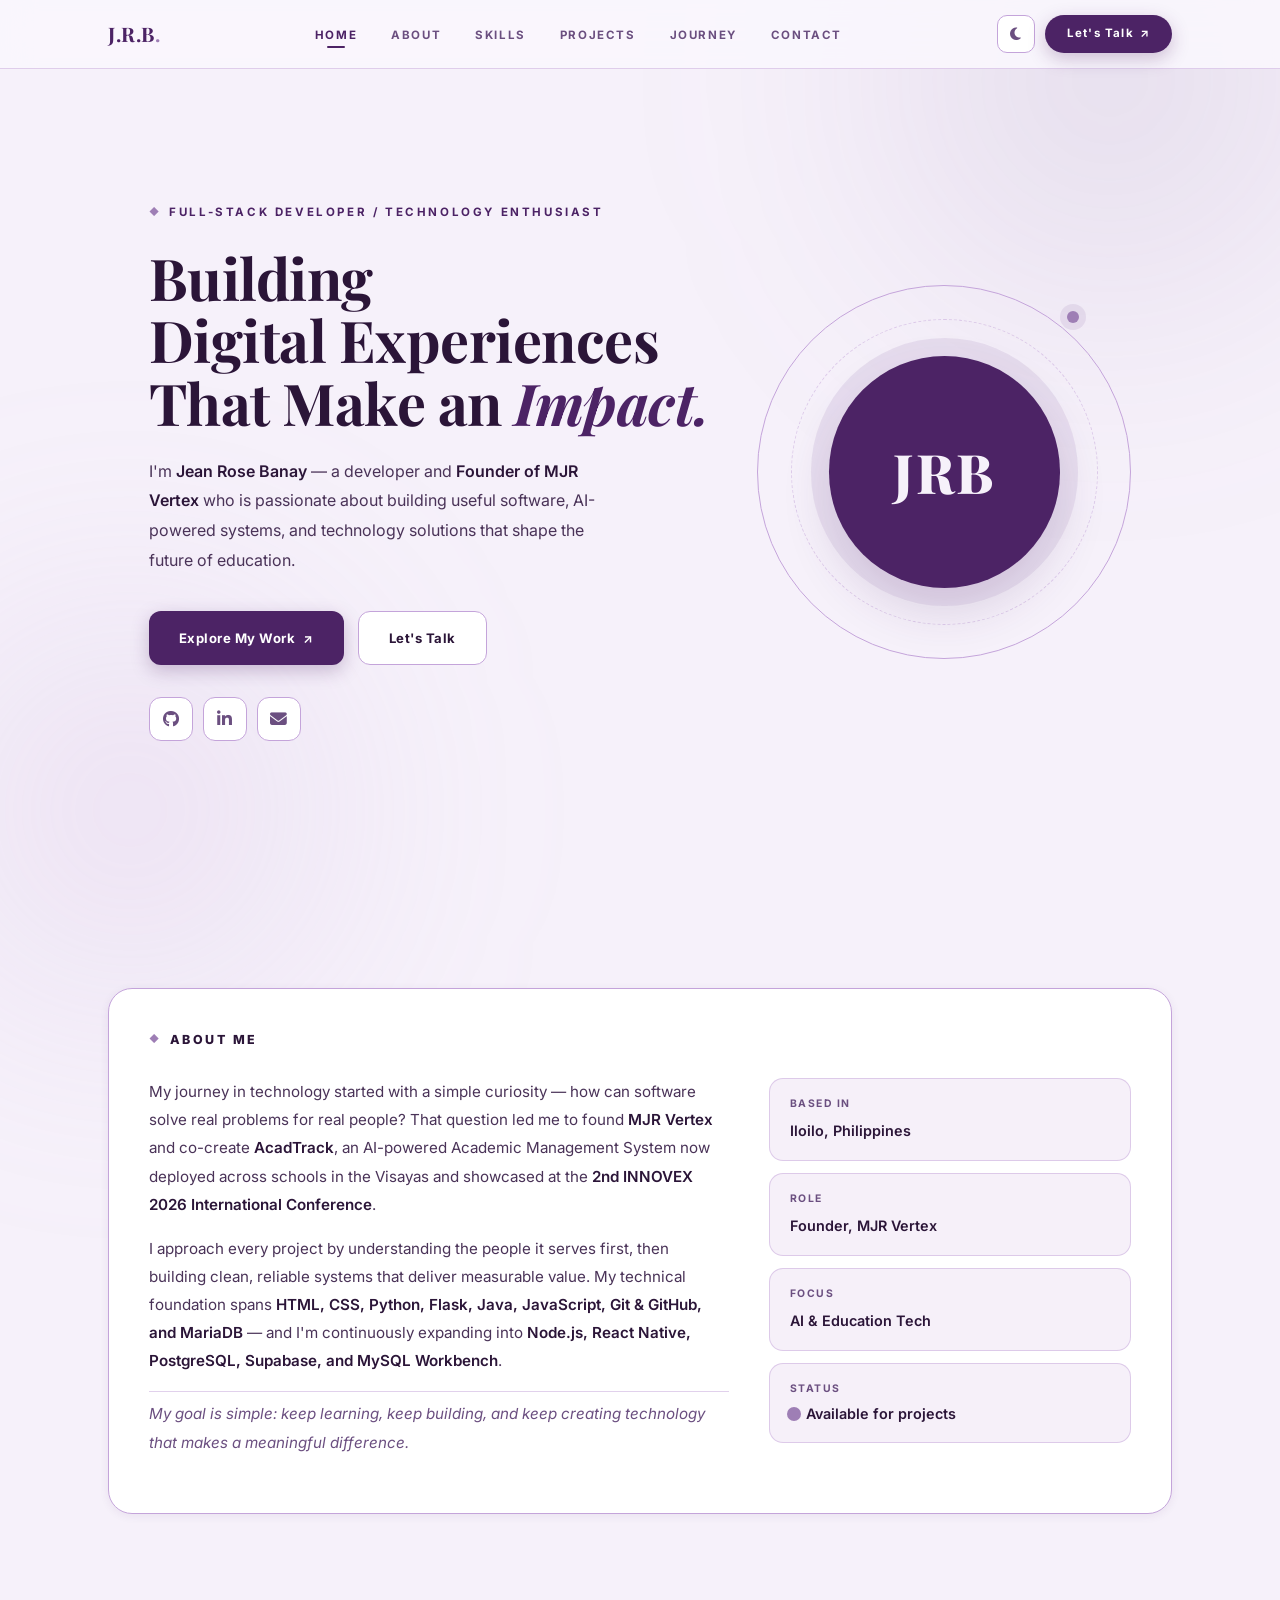
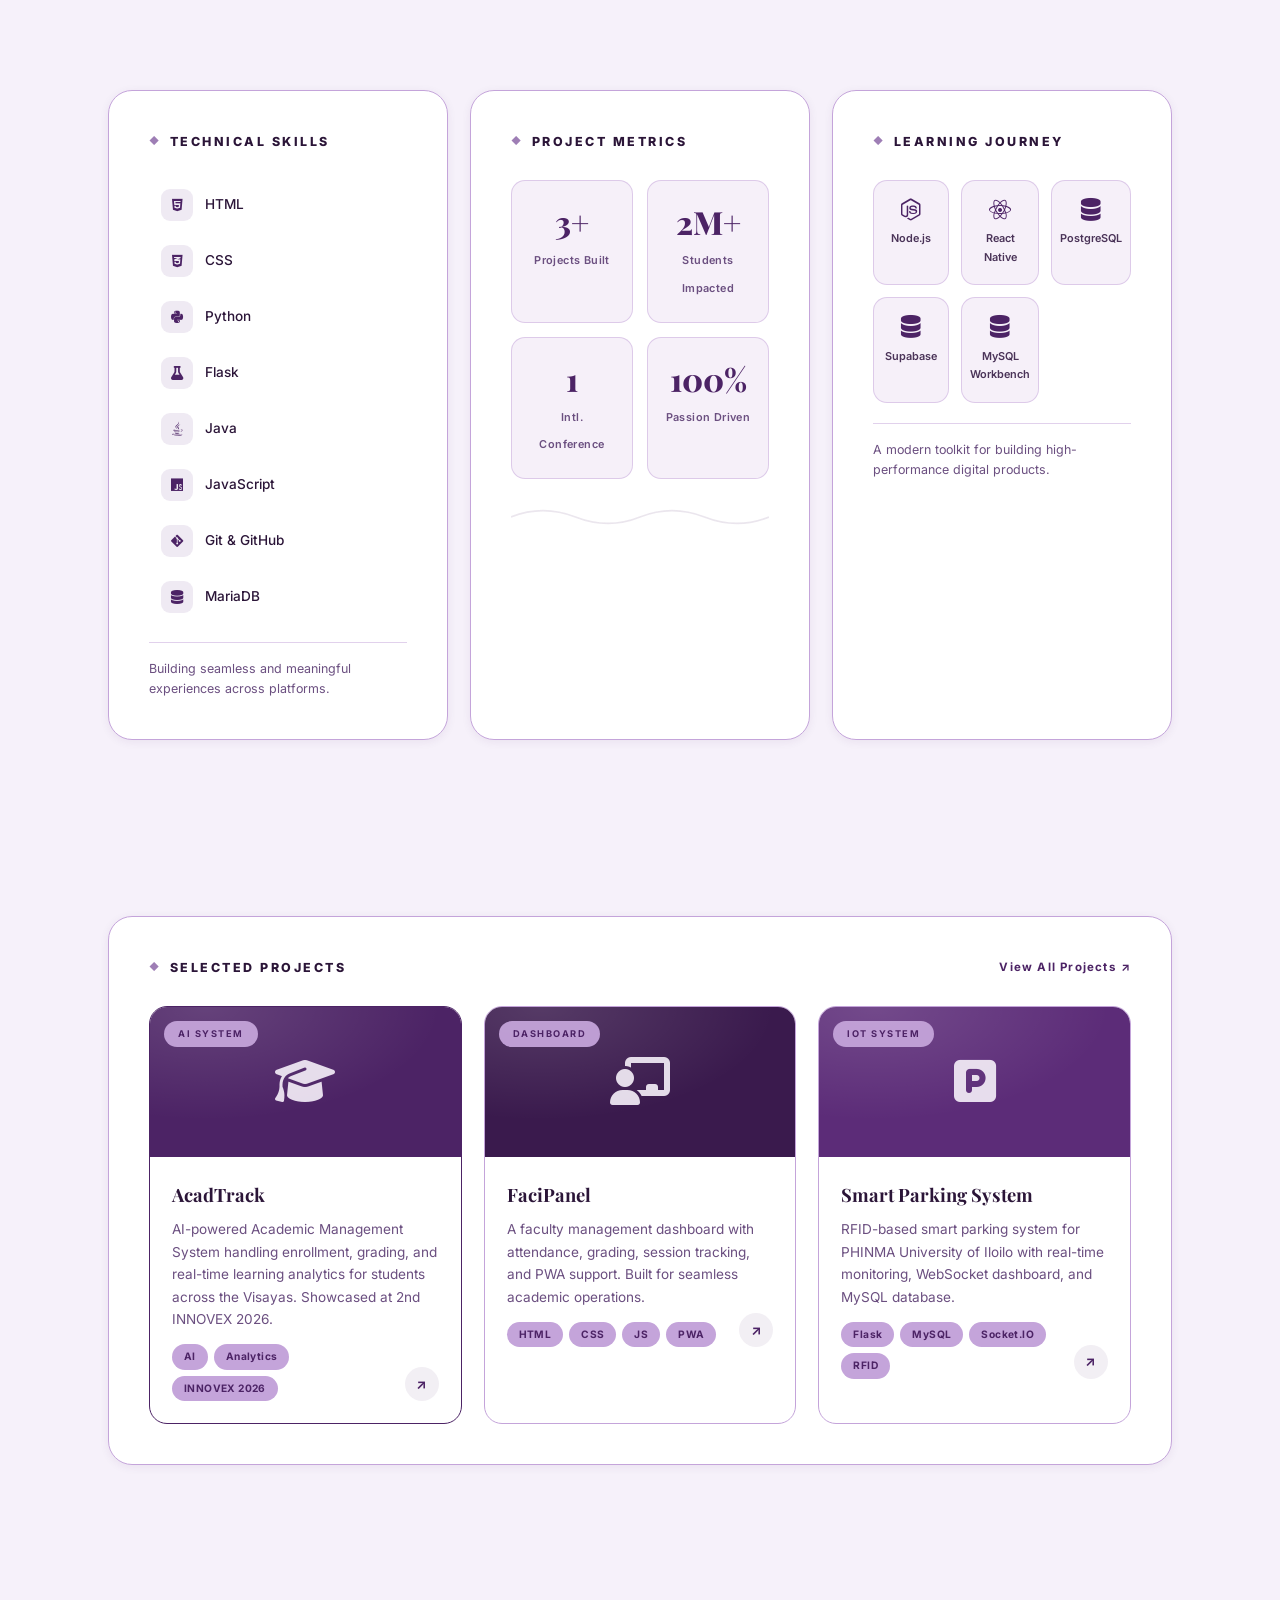
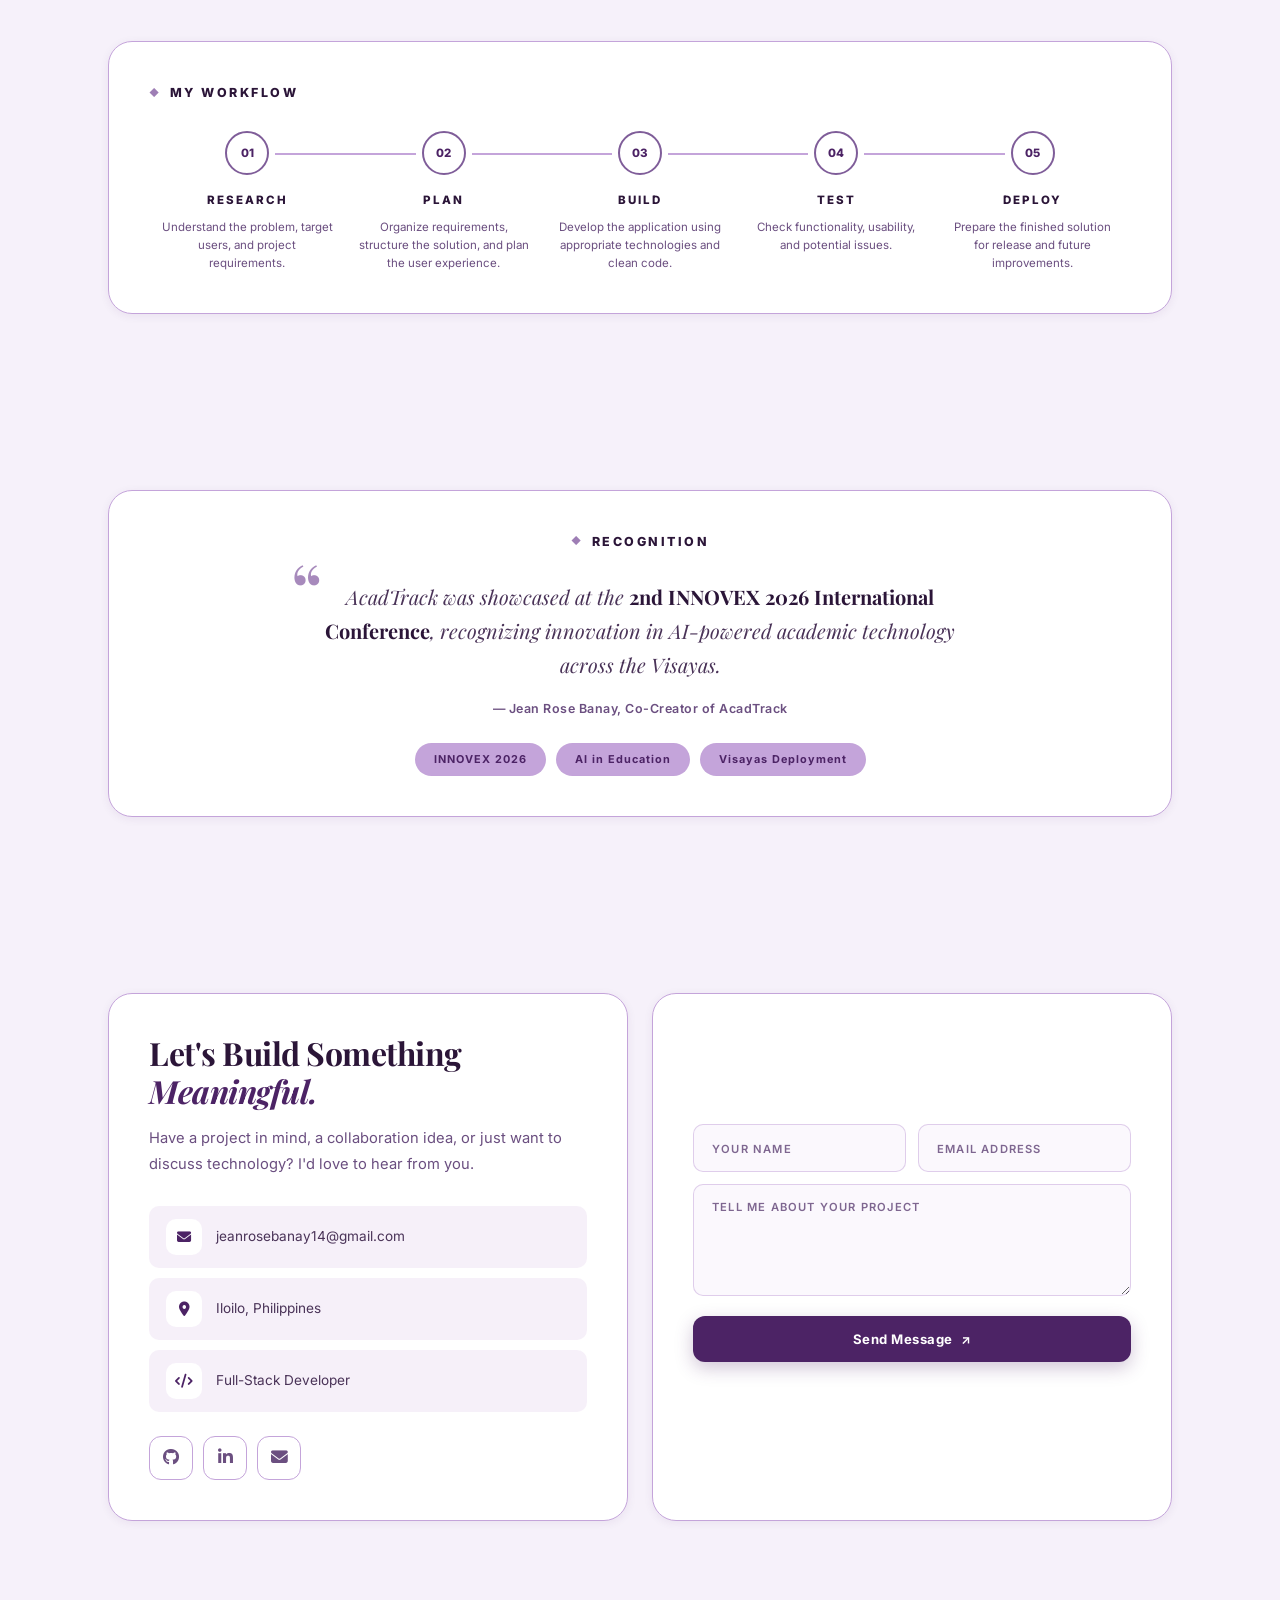
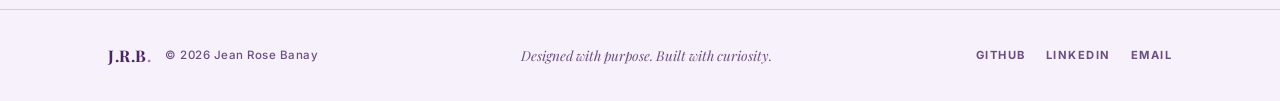
==== index.html @ a0d9f8e0 "Add files via upload" ====
<!DOCTYPE html>
<html lang="en">
<head>
  <meta charset="UTF-8">
  <meta name="viewport" content="width=device-width, initial-scale=1.0">
  <meta name="description" content="Jean Rose Banay — Full-Stack Developer, Founder of MJR Vertex, Co-Creator of AcadTrack.">
  <meta name="theme-color" content="#4C2365">
  <title>Jean Rose Banay | Portfolio</title>
  <link rel="preconnect" href="https://fonts.googleapis.com">
  <link rel="preconnect" href="https://fonts.gstatic.com" crossorigin>
  <link href="https://fonts.googleapis.com/css2?family=Playfair+Display:ital,wght@0,400;0,500;0,600;0,700;0,800;1,400;1,500&family=Inter:wght@300;400;500;600;700&display=swap" rel="stylesheet">
  <link rel="stylesheet" href="https://cdnjs.cloudflare.com/ajax/libs/font-awesome/6.5.0/css/all.min.css">
  <link rel="stylesheet" href="style.css">
  <noscript>
    <style>.section { opacity: 1 !important; transform: none !important; }</style>
  </noscript>
</head>
<body>

  <div class="ambient-light light-1" aria-hidden="true"></div>
  <div class="ambient-light light-2" aria-hidden="true"></div>

  <a href="#main" class="skip-link">Skip to content</a>

  <header>
    <nav class="navbar" aria-label="Main navigation">
      <div class="nav-container">
        <a href="#hero" class="logo" aria-label="J.R.B. — Home">
          <span class="logo-mono">J.R.B<span class="logo-dot">.</span></span>
        </a>

        <ul class="nav-menu" id="nav-menu">
          <li><a href="#hero" class="nav-link active">HOME</a></li>
          <li><a href="#about" class="nav-link">ABOUT</a></li>
          <li><a href="#skills" class="nav-link">SKILLS</a></li>
          <li><a href="#projects" class="nav-link">PROJECTS</a></li>
          <li><a href="#workflow" class="nav-link">JOURNEY</a></li>
          <li><a href="#contact" class="nav-link">CONTACT</a></li>
        </ul>

        <div class="nav-right">
          <button id="theme-toggle" class="theme-btn" aria-label="Toggle color theme">
            <i class="fas fa-moon" aria-hidden="true"></i>
          </button>
          <a href="#contact" class="nav-cta">Let's Talk <span aria-hidden="true">↗</span></a>
          <button class="hamburger" aria-label="Open menu" aria-expanded="false" aria-controls="nav-menu">
            <span class="bar"></span>
            <span class="bar"></span>
            <span class="bar"></span>
          </button>
        </div>
      </div>
    </nav>
  </header>

  <main id="main">

    <!-- ═══════════════ HERO ═══════════════ -->
    <section id="hero" class="section hero" aria-label="Introduction">
      <div class="container">
        <div class="hero-grid">
          <div class="hero-content">
            <p class="hero-label"><span class="diamond" aria-hidden="true">◆</span> FULL-STACK DEVELOPER / TECHNOLOGY ENTHUSIAST</p>

            <h1 class="hero-heading">
              Building<br>
              Digital Experiences<br>
              That Make an <em class="text-accent">Impact.</em>
            </h1>

            <p class="hero-intro">
              I'm <strong>Jean Rose Banay</strong> — a developer and <strong>Founder of MJR Vertex</strong>
              who is passionate about building useful software, AI-powered systems,
              and technology solutions that shape the future of education.
            </p>

            <div class="hero-actions">
              <a href="#projects" class="btn btn-primary">Explore My Work <span class="btn-arrow" aria-hidden="true">↗</span></a>
              <a href="#contact" class="btn btn-ghost">Let's Talk</a>
            </div>

            <div class="hero-socials" aria-label="Social links">
              <a href="https://github.com/JeanRose14" target="_blank" rel="noopener noreferrer" class="social-icon" aria-label="GitHub profile">
                <i class="fab fa-github" aria-hidden="true"></i>
              </a>
              <a href="https://www.linkedin.com/in/jean-rose-banay-492a293ab/" target="_blank" rel="noopener noreferrer" class="social-icon" aria-label="LinkedIn profile">
                <i class="fab fa-linkedin-in" aria-hidden="true"></i>
              </a>
              <a href="mailto:jeanrosebanay14@gmail.com" class="social-icon" aria-label="Send an email">
                <i class="fas fa-envelope" aria-hidden="true"></i>
              </a>
            </div>
          </div>

          <div class="hero-visual" aria-hidden="true">
            <div class="visual-frame">
              <div class="frame-ring ring-outer"></div>
              <div class="frame-ring ring-inner"></div>
              <div class="frame-core">
                <span class="core-initials">JRB</span>
              </div>
            </div>
          </div>
        </div>
      </div>
    </section>

    <!-- ═══════════════ ABOUT ═══════════════ -->
    <section id="about" class="section" aria-label="About me">
      <div class="container">
        <div class="panel about-panel">
          <h3 class="panel-title"><span class="diamond" aria-hidden="true">◆</span> About Me</h3>
          <div class="about-grid">
            <div class="about-text">
              <p>
                My journey in technology started with a simple curiosity — how can software
                solve real problems for real people? That question led me to found
                <strong>MJR Vertex</strong> and co-create <strong>AcadTrack</strong>,
                an AI-powered Academic Management System now deployed across schools in the Visayas
                and showcased at the <strong>2nd INNOVEX 2026 International Conference</strong>.
              </p>
              <p>
                I approach every project by understanding the people it serves first,
                then building clean, reliable systems that deliver measurable value.
                My technical foundation spans <strong>HTML, CSS, Python, Flask, Java,
                JavaScript, Git &amp; GitHub, and MariaDB</strong> — and I'm continuously
                expanding into <strong>Node.js, React Native, PostgreSQL, Supabase,
                and MySQL Workbench</strong>.
              </p>
              <p class="about-goal">
                My goal is simple: keep learning, keep building, and keep creating
                technology that makes a meaningful difference.
              </p>
            </div>
            <div class="about-aside">
              <div class="aside-card">
                <span class="aside-label">Based in</span>
                <span class="aside-value">Iloilo, Philippines</span>
              </div>
              <div class="aside-card">
                <span class="aside-label">Role</span>
                <span class="aside-value">Founder, MJR Vertex</span>
              </div>
              <div class="aside-card">
                <span class="aside-label">Focus</span>
                <span class="aside-value">AI &amp; Education Tech</span>
              </div>
              <div class="aside-card">
                <span class="aside-label">Status</span>
                <span class="aside-value status-live"><span class="pulse-dot" aria-hidden="true"></span> Available for projects</span>
              </div>
            </div>
          </div>
        </div>
      </div>
    </section>

    <!-- ═══════════════ SKILLS / METRICS / TOOLS ═══════════════ -->
    <section id="skills" class="section" aria-label="Skills and technology stack">
      <div class="container">
        <div class="tri-grid">

          <div class="panel">
            <h3 class="panel-title"><span class="diamond" aria-hidden="true">◆</span> Technical Skills</h3>
            <ul class="skill-list">
              <li><span class="skill-ico"><i class="fab fa-html5" aria-hidden="true"></i></span> HTML</li>
              <li><span class="skill-ico"><i class="fab fa-css3-alt" aria-hidden="true"></i></span> CSS</li>
              <li><span class="skill-ico"><i class="fab fa-python" aria-hidden="true"></i></span> Python</li>
              <li><span class="skill-ico"><i class="fas fa-flask" aria-hidden="true"></i></span> Flask</li>
              <li><span class="skill-ico"><i class="fab fa-java" aria-hidden="true"></i></span> Java</li>
              <li><span class="skill-ico"><i class="fab fa-js" aria-hidden="true"></i></span> JavaScript</li>
              <li><span class="skill-ico"><i class="fab fa-git-alt" aria-hidden="true"></i></span> Git &amp; GitHub</li>
              <li><span class="skill-ico"><i class="fas fa-database" aria-hidden="true"></i></span> MariaDB</li>
            </ul>
            <p class="panel-footnote">Building seamless and meaningful experiences across platforms.</p>
          </div>

          <div class="panel">
            <h3 class="panel-title"><span class="diamond" aria-hidden="true">◆</span> Project Metrics</h3>
            <div class="metrics-grid">
              <div class="metric">
                <span class="metric-val">3+</span>
                <span class="metric-label">Projects Built</span>
              </div>
              <div class="metric">
                <span class="metric-val">2M+</span>
                <span class="metric-label">Students Impacted</span>
              </div>
              <div class="metric">
                <span class="metric-val">1</span>
                <span class="metric-label">Intl. Conference</span>
              </div>
              <div class="metric">
                <span class="metric-val">100%</span>
                <span class="metric-label">Passion Driven</span>
              </div>
            </div>
            <div class="metric-wave" aria-hidden="true">
              <svg viewBox="0 0 300 40" fill="none" xmlns="http://www.w3.org/2000/svg">
                <path d="M0 20 Q37 5 75 20 T150 20 T225 20 T300 20" stroke="url(#wg)" stroke-width="2" fill="none"/>
                <defs>
                  <linearGradient id="wg" x1="0" y1="0" x2="300" y2="0">
                    <stop offset="0%" stop-color="#4C2365" stop-opacity="0.15"/>
                    <stop offset="50%" stop-color="#C4A4DA" stop-opacity="0.6"/>
                    <stop offset="100%" stop-color="#4C2365" stop-opacity="0.15"/>
                  </linearGradient>
                </defs>
              </svg>
            </div>
          </div>

          <div class="panel">
            <h3 class="panel-title"><span class="diamond" aria-hidden="true">◆</span> Learning Journey</h3>
            <div class="tools-grid">
              <div class="tool"><i class="fab fa-node-js" aria-hidden="true"></i><span>Node.js</span></div>
              <div class="tool"><i class="fab fa-react" aria-hidden="true"></i><span>React Native</span></div>
              <div class="tool"><i class="fas fa-database" aria-hidden="true"></i><span>PostgreSQL</span></div>
              <div class="tool"><i class="fas fa-database" aria-hidden="true"></i><span>Supabase</span></div>
              <div class="tool"><i class="fas fa-database" aria-hidden="true"></i><span>MySQL Workbench</span></div>
            </div>
            <p class="panel-footnote">A modern toolkit for building high-performance digital products.</p>
          </div>
        </div>
      </div>
    </section>

    <!-- ═══════════════ PROJECTS ═══════════════ -->
    <section id="projects" class="section" aria-label="Selected projects">
      <div class="container">
        <div class="panel">
          <div class="panel-top">
            <h2 class="panel-title"><span class="diamond" aria-hidden="true">◆</span> Selected Projects</h2>
            <a href="https://github.com/JeanRose14" target="_blank" rel="noopener noreferrer" class="panel-link">
              View All Projects <span aria-hidden="true">↗</span>
            </a>
          </div>

          <div class="projects-grid">
            <article class="project-card featured" tabindex="0" role="link"
              aria-label="Open AcadTrack project"
              data-url="https://acadtrack.asia">
              <div class="project-thumb thumb-acadtrack">
                <span class="project-badge">AI System</span>
                <div class="thumb-visual" aria-hidden="true">
                  <i class="fas fa-graduation-cap"></i>
                </div>
              </div>
              <div class="project-body">
                <h3 class="project-name">AcadTrack</h3>
                <p class="project-desc">AI-powered Academic Management System handling enrollment, grading, and real-time learning analytics for students across the Visayas. Showcased at 2nd INNOVEX 2026.</p>
                <div class="project-tags">
                  <span>AI</span><span>Analytics</span><span>INNOVEX 2026</span>
                </div>
                <span class="project-arrow" aria-hidden="true">↗</span>
              </div>
            </article>

            <article class="project-card" tabindex="0" role="link"
              aria-label="Open FaciPanel project"
              data-url="https://github.com/mark-12-fr/faci-panel">
              <div class="project-thumb thumb-facipanel">
                <span class="project-badge">Dashboard</span>
                <div class="thumb-visual" aria-hidden="true">
                  <i class="fas fa-chalkboard-teacher"></i>
                </div>
              </div>
              <div class="project-body">
                <h3 class="project-name">FaciPanel</h3>
                <p class="project-desc">A faculty management dashboard with attendance, grading, session tracking, and PWA support. Built for seamless academic operations.</p>
                <div class="project-tags">
                  <span>HTML</span><span>CSS</span><span>JS</span><span>PWA</span>
                </div>
                <span class="project-arrow" aria-hidden="true">↗</span>
              </div>
            </article>

            <article class="project-card" tabindex="0" role="link"
              aria-label="Open Smart Parking System project"
              data-url="https://github.com/JeanRose14/An-Integrated-Smart-Parking-Facility-Management-System-for-PHINMA-University-of-Iloilo">
              <div class="project-thumb thumb-parking">
                <span class="project-badge">IoT System</span>
                <div class="thumb-visual" aria-hidden="true">
                  <i class="fas fa-parking"></i>
                </div>
              </div>
              <div class="project-body">
                <h3 class="project-name">Smart Parking System</h3>
                <p class="project-desc">RFID-based smart parking system for PHINMA University of Iloilo with real-time monitoring, WebSocket dashboard, and MySQL database.</p>
                <div class="project-tags">
                  <span>Flask</span><span>MySQL</span><span>Socket.IO</span><span>RFID</span>
                </div>
                <span class="project-arrow" aria-hidden="true">↗</span>
              </div>
            </article>
          </div>
        </div>
      </div>
    </section>

    <!-- ═══════════════ WORKFLOW ═══════════════ -->
    <section id="workflow" class="section" aria-label="My workflow">
      <div class="container">
        <div class="panel">
          <h3 class="panel-title"><span class="diamond" aria-hidden="true">◆</span> My Workflow</h3>
          <ol class="workflow-steps">
            <li class="step">
              <div class="step-num">01</div>
              <div class="step-line" aria-hidden="true"></div>
              <div class="step-text">
                <h4>Research</h4>
                <p>Understand the problem, target users, and project requirements.</p>
              </div>
            </li>
            <li class="step">
              <div class="step-num">02</div>
              <div class="step-line" aria-hidden="true"></div>
              <div class="step-text">
                <h4>Plan</h4>
                <p>Organize requirements, structure the solution, and plan the user experience.</p>
              </div>
            </li>
            <li class="step">
              <div class="step-num">03</div>
              <div class="step-line" aria-hidden="true"></div>
              <div class="step-text">
                <h4>Build</h4>
                <p>Develop the application using appropriate technologies and clean code.</p>
              </div>
            </li>
            <li class="step">
              <div class="step-num">04</div>
              <div class="step-line" aria-hidden="true"></div>
              <div class="step-text">
                <h4>Test</h4>
                <p>Check functionality, usability, and potential issues.</p>
              </div>
            </li>
            <li class="step">
              <div class="step-num">05</div>
              <div class="step-text">
                <h4>Deploy</h4>
                <p>Prepare the finished solution for release and future improvements.</p>
              </div>
            </li>
          </ol>
        </div>
      </div>
    </section>

    <!-- ═══════════════ RECOGNITION ═══════════════ -->
    <section id="recognition" class="section" aria-label="Recognition">
      <div class="container">
        <div class="panel recognition-panel">
          <h3 class="panel-title"><span class="diamond" aria-hidden="true">◆</span> Recognition</h3>
          <blockquote class="recognition-quote">
            <p>
              AcadTrack was showcased at the <strong>2nd INNOVEX 2026 International Conference</strong>,
              recognizing innovation in AI-powered academic technology across the Visayas.
            </p>
            <footer class="recognition-attr">— Jean Rose Banay, Co-Creator of AcadTrack</footer>
          </blockquote>
          <div class="recognition-tags">
            <span class="rec-badge">INNOVEX 2026</span>
            <span class="rec-badge">AI in Education</span>
            <span class="rec-badge">Visayas Deployment</span>
          </div>
        </div>
      </div>
    </section>

    <!-- ═══════════════ CONTACT ═══════════════ -->
    <section id="contact" class="section" aria-label="Contact">
      <div class="container">
        <div class="contact-grid">

          <div class="panel contact-info">
            <h3 class="panel-title panel-title-lg">
              Let's Build Something<br><span class="text-accent">Meaningful.</span>
            </h3>
            <p class="contact-lead">
              Have a project in mind, a collaboration idea, or just want to discuss
              technology? I'd love to hear from you.
            </p>

            <div class="contact-details">
              <a href="mailto:jeanrosebanay14@gmail.com" class="contact-row">
                <span class="row-icon" aria-hidden="true"><i class="fas fa-envelope"></i></span>
                <span>jeanrosebanay14@gmail.com</span>
              </a>
              <div class="contact-row">
                <span class="row-icon" aria-hidden="true"><i class="fas fa-map-marker-alt"></i></span>
                <span>Iloilo, Philippines</span>
              </div>
              <div class="contact-row">
                <span class="row-icon" aria-hidden="true"><i class="fas fa-code"></i></span>
                <span>Full-Stack Developer</span>
              </div>
            </div>

            <div class="contact-socials" aria-label="Social media links">
              <a href="https://github.com/JeanRose14" target="_blank" rel="noopener noreferrer" class="social-icon" aria-label="GitHub">
                <i class="fab fa-github" aria-hidden="true"></i>
              </a>
              <a href="https://www.linkedin.com/in/jean-rose-banay-492a293ab/" target="_blank" rel="noopener noreferrer" class="social-icon" aria-label="LinkedIn">
                <i class="fab fa-linkedin-in" aria-hidden="true"></i>
              </a>
              <a href="mailto:jeanrosebanay14@gmail.com" class="social-icon" aria-label="Email">
                <i class="fas fa-envelope" aria-hidden="true"></i>
              </a>
            </div>
          </div>

          <div class="panel contact-form-panel">
            <form id="contact-form" novalidate>
              <div class="form-row">
                <div class="form-field">
                  <label for="cf-name" class="sr-only">Your name</label>
                  <input type="text" id="cf-name" name="name" placeholder="YOUR NAME" autocomplete="name" required>
                </div>
                <div class="form-field">
                  <label for="cf-email" class="sr-only">Email address</label>
                  <input type="email" id="cf-email" name="email" placeholder="EMAIL ADDRESS" autocomplete="email" required>
                </div>
              </div>
              <div class="form-field">
                <label for="cf-msg" class="sr-only">Your message</label>
                <textarea id="cf-msg" name="message" rows="5" placeholder="TELL ME ABOUT YOUR PROJECT" required></textarea>
              </div>
              <button type="submit" class="btn btn-primary btn-block">
                Send Message <span class="btn-arrow" aria-hidden="true">↗</span>
              </button>
              <p class="form-note" role="status" aria-live="polite"></p>
            </form>
          </div>

        </div>
      </div>
    </section>

  </main>

  <footer class="site-footer">
    <div class="container footer-inner">
      <div class="footer-brand">
        <span class="logo-mono">J.R.B<span class="logo-dot">.</span></span>
        <span class="footer-copy">&copy; 2026 Jean Rose Banay</span>
      </div>
      <p class="footer-tagline">Designed with purpose. Built with curiosity.</p>
      <div class="footer-links">
        <a href="https://github.com/JeanRose14" target="_blank" rel="noopener noreferrer">GitHub</a>
        <a href="https://www.linkedin.com/in/jean-rose-banay-492a293ab/" target="_blank" rel="noopener noreferrer">LinkedIn</a>
        <a href="mailto:jeanrosebanay14@gmail.com">Email</a>
      </div>
    </div>
  </footer>

  <script src="script.js"></script>
</body>
</html>
---- style.css ----
/* ═══════════════════════════════════════════════
   JEAN ROSE BANAY — Portfolio
   Palette · Deep Purple  #4C2365
           · Mid Purple   #7F5D99
           · Soft Purple  #9E7EB5
           · Pale Lavender #C4A4DA
   ═══════════════════════════════════════════════ */

/* ─── Reset ─── */
*, *::before, *::after { margin: 0; padding: 0; box-sizing: border-box; }

/* ─── Design tokens ─── */
:root {
  --serif: 'Playfair Display', Georgia, 'Times New Roman', serif;
  --sans: 'Inter', -apple-system, BlinkMacSystemFont, 'Segoe UI', sans-serif;

  /* Exact palette */
  --palette-deep: #4C2365;
  --palette-mid: #7F5D99;
  --palette-soft: #9E7EB5;
  --palette-pale: #C4A4DA;

  /* Primary / secondary / accent */
  --primary: var(--palette-deep);
  --primary-hover: #3A1A4D;
  --primary-ink: var(--palette-deep);
  --secondary: var(--palette-mid);
  --accent: var(--palette-soft);
  --on-accent: #2B1538;

  /* Tinted washes */
  --primary-wash: rgba(76, 35, 101, 0.07);
  --primary-wash-strong: rgba(76, 35, 101, 0.14);
  --accent-wash: rgba(158, 126, 181, 0.16);

  /* Surfaces & borders */
  --bg: #F6F1FA;
  --surface: #FFFFFF;
  --surface-hover: #FFFFFF;
  --nav-bg: rgba(250, 247, 253, 0.90);
  --border: var(--palette-pale);
  --border-soft: rgba(196, 164, 218, 0.50);
  --border-accent: rgba(76, 35, 101, 0.30);
  --tile-bg: rgba(196, 164, 218, 0.16);
  --chip-bg: var(--palette-pale);
  --chip-ink: var(--palette-deep);
  --field-bg: #FBF8FD;

  /* Text */
  --ink: #2B1538;
  --ink-soft: #4A3358;
  --ink-muted: #6B4F80;
  --ink-faint: #7E6690;

  /* Status */
  --error: #9E2F52;

  /* Effects */
  --shadow-sm: 0 2px 10px rgba(76, 35, 101, 0.07);
  --shadow-md: 0 10px 30px rgba(76, 35, 101, 0.10);
  --shadow-lg: 0 22px 48px rgba(76, 35, 101, 0.16);
  --shadow-btn: 0 6px 18px rgba(76, 35, 101, 0.26);
  --shadow-btn-hover: 0 10px 26px rgba(76, 35, 101, 0.34);

  --radius-sm: 10px;
  --radius-md: 14px;
  --radius-lg: 18px;
  --radius-xl: 24px;

  --ease: cubic-bezier(0.4, 0, 0.2, 1);
  --ease-out: cubic-bezier(0, 0, 0.2, 1);
}

/* ─── Dark theme ─── */
[data-theme="dark"] {
  --primary: var(--palette-mid);
  --primary-hover: #6B4A85;
  --primary-ink: var(--palette-pale);
  --secondary: var(--palette-soft);
  --accent: var(--palette-pale);

  --primary-wash: rgba(196, 164, 218, 0.10);
  --primary-wash-strong: rgba(196, 164, 218, 0.18);
  --accent-wash: rgba(196, 164, 218, 0.14);

  --bg: #1E0F2B;
  --surface: #2C173D;
  --surface-hover: #35204A;
  --nav-bg: rgba(30, 15, 43, 0.90);
  --border: rgba(196, 164, 218, 0.24);
  --border-soft: rgba(196, 164, 218, 0.14);
  --border-accent: rgba(196, 164, 218, 0.45);
  --tile-bg: rgba(196, 164, 218, 0.09);
  --chip-bg: rgba(196, 164, 218, 0.16);
  --chip-ink: #EADFF5;
  --field-bg: rgba(255, 255, 255, 0.04);

  --ink: #F2E9F8;
  --ink-soft: #D8C7E6;
  --ink-muted: #B49DC6;
  --ink-faint: #927BA6;

  --error: #E08AA0;

  --shadow-sm: 0 2px 10px rgba(0, 0, 0, 0.25);
  --shadow-md: 0 10px 30px rgba(0, 0, 0, 0.35);
  --shadow-lg: 0 22px 48px rgba(0, 0, 0, 0.45);
  --shadow-btn: 0 6px 18px rgba(0, 0, 0, 0.35);
  --shadow-btn-hover: 0 10px 26px rgba(0, 0, 0, 0.45);
}

/* ─── Base ─── */
html { scroll-behavior: smooth; scroll-padding-top: 84px; }

body {
  font-family: var(--sans);
  background: var(--bg);
  color: var(--ink);
  line-height: 1.7;
  font-size: 16px;
  overflow-x: hidden;
  -webkit-font-smoothing: antialiased;
  transition: background 0.5s var(--ease), color 0.5s var(--ease);
}

::selection {
  background: var(--primary);
  color: #fff;
}

img { max-width: 100%; display: block; }
a { color: inherit; }
ul, ol { list-style: none; }

.sr-only {
  position: absolute;
  width: 1px; height: 1px;
  padding: 0; margin: -1px;
  overflow: hidden;
  clip: rect(0,0,0,0);
  border: 0;
}

.skip-link {
  position: absolute;
  top: -100%;
  left: 16px;
  z-index: 9999;
  padding: 10px 20px;
  background: var(--primary);
  color: #fff;
  border-radius: 0 0 8px 8px;
  font-weight: 600;
  text-decoration: none;
  transition: top 0.3s;
}
.skip-link:focus { top: 0; }

:focus-visible {
  outline: 2px solid var(--primary-ink);
  outline-offset: 3px;
}

.container {
  max-width: 1120px;
  margin: 0 auto;
  padding: 0 28px;
  position: relative;
  z-index: 1;
}

.text-accent {
  color: var(--primary-ink);
  font-style: italic;
}

.diamond {
  font-size: 0.6rem;
  color: var(--accent);
  flex-shrink: 0;
}

/* ─── Ambient lights ─── */
.ambient-light {
  position: fixed;
  border-radius: 50%;
  filter: blur(120px);
  pointer-events: none;
  z-index: 0;
  will-change: transform;
}
.light-1 {
  width: 640px; height: 640px;
  background: radial-gradient(circle, rgba(127, 93, 153, 0.18), transparent 70%);
  top: -240px; right: -150px;
  animation: drift 26s ease-in-out infinite;
}
.light-2 {
  width: 520px; height: 520px;
  background: radial-gradient(circle, rgba(196, 164, 218, 0.30), transparent 70%);
  bottom: -170px; left: -130px;
  animation: drift 30s ease-in-out infinite reverse;
}
[data-theme="dark"] .light-1 { background: radial-gradient(circle, rgba(196, 164, 218, 0.14), transparent 70%); }
[data-theme="dark"] .light-2 { background: radial-gradient(circle, rgba(127, 93, 153, 0.18), transparent 70%); }

@keyframes drift {
  0%, 100% { transform: translate(0, 0) scale(1); }
  33%      { transform: translate(45px, -40px) scale(1.05); }
  66%      { transform: translate(-30px, 30px) scale(0.95); }
}

/* ═══════════ NAVIGATION ═══════════ */
.navbar {
  position: fixed;
  top: 0;
  width: 100%;
  z-index: 1000;
  background: var(--nav-bg);
  backdrop-filter: blur(16px) saturate(1.2);
  -webkit-backdrop-filter: blur(16px) saturate(1.2);
  border-bottom: 1px solid var(--border-soft);
  transition: background 0.4s, border-color 0.4s, box-shadow 0.4s;
}
.navbar.is-scrolled { box-shadow: var(--shadow-sm); }

.nav-container {
  max-width: 1120px;
  margin: 0 auto;
  padding: 0 28px;
  height: 68px;
  display: flex;
  align-items: center;
  justify-content: space-between;
}

.logo { text-decoration: none; display: flex; align-items: center; }
.logo-mono {
  font-family: var(--serif);
  font-size: 1.25rem;
  font-weight: 700;
  letter-spacing: 0.5px;
  color: var(--primary-ink);
}
.logo-dot { color: var(--accent); }

.nav-menu {
  display: flex;
  align-items: center;
  gap: 6px;
}
.nav-link {
  text-decoration: none;
  font-size: 0.72rem;
  font-weight: 700;
  letter-spacing: 1.6px;
  color: var(--ink-muted);
  padding: 8px 14px;
  border-radius: 8px;
  transition: color 0.25s, background 0.25s;
  position: relative;
}
.nav-link:hover,
.nav-link.active {
  color: var(--primary-ink);
}
.nav-link.active::after {
  content: '';
  position: absolute;
  bottom: 2px;
  left: 50%;
  transform: translateX(-50%);
  width: 18px;
  height: 2px;
  background: var(--primary-ink);
  border-radius: 2px;
}

.nav-right { display: flex; align-items: center; gap: 10px; }

.theme-btn {
  width: 38px; height: 38px;
  display: flex; align-items: center; justify-content: center;
  background: var(--surface);
  border: 1px solid var(--border);
  border-radius: 10px;
  color: var(--ink-muted);
  font-size: 0.9rem;
  cursor: pointer;
  transition: color 0.3s var(--ease), border-color 0.3s var(--ease), transform 0.3s var(--ease);
}
.theme-btn:hover {
  border-color: var(--primary-ink);
  color: var(--primary-ink);
  transform: rotate(12deg);
}

.nav-cta {
  display: inline-flex;
  align-items: center;
  gap: 6px;
  padding: 9px 22px;
  background: var(--primary);
  color: #fff;
  text-decoration: none;
  font-size: 0.72rem;
  font-weight: 700;
  letter-spacing: 1.2px;
  border-radius: 50px;
  box-shadow: var(--shadow-btn);
  transition: background 0.3s var(--ease), transform 0.3s var(--ease), box-shadow 0.3s var(--ease);
}
.nav-cta:hover {
  background: var(--primary-hover);
  transform: translateY(-2px);
  box-shadow: var(--shadow-btn-hover);
}

.hamburger {
  display: none;
  flex-direction: column;
  gap: 5px;
  background: none;
  border: none;
  cursor: pointer;
  padding: 6px;
}
.bar {
  display: block;
  width: 22px; height: 2px;
  background: var(--ink);
  border-radius: 2px;
  transition: all 0.3s var(--ease);
}
.hamburger[aria-expanded="true"] .bar:nth-child(1) { transform: translateY(7px) rotate(45deg); }
.hamburger[aria-expanded="true"] .bar:nth-child(2) { opacity: 0; }
.hamburger[aria-expanded="true"] .bar:nth-child(3) { transform: translateY(-7px) rotate(-45deg); }

/* ═══════════ SECTION BASE ═══════════ */
.section {
  padding: 88px 0;
  position: relative;
}

.panel {
  background: var(--surface);
  border: 1px solid var(--border);
  border-radius: var(--radius-xl);
  padding: 40px;
  box-shadow: var(--shadow-sm);
  transition: box-shadow 0.4s var(--ease), border-color 0.4s var(--ease), background 0.4s;
  position: relative;
  z-index: 1;
}
.panel:hover {
  box-shadow: var(--shadow-md);
  border-color: var(--border-accent);
}

.panel-title {
  font-family: var(--sans);
  font-size: 0.78rem;
  font-weight: 800;
  letter-spacing: 2.5px;
  text-transform: uppercase;
  color: var(--ink);
  display: flex;
  align-items: center;
  gap: 8px;
  margin-bottom: 28px;
}
.panel-title-lg {
  font-family: var(--serif);
  font-size: 2rem;
  font-weight: 700;
  letter-spacing: -0.5px;
  text-transform: none;
  line-height: 1.2;
  display: block;
  margin-bottom: 16px;
}
.panel-title-lg .text-accent { display: inline; }

.panel-top {
  display: flex;
  align-items: center;
  justify-content: space-between;
  margin-bottom: 28px;
}
.panel-top .panel-title { margin-bottom: 0; }

.panel-link {
  font-size: 0.72rem;
  font-weight: 700;
  letter-spacing: 1.2px;
  color: var(--primary-ink);
  text-decoration: none;
  display: inline-flex;
  align-items: center;
  gap: 5px;
  transition: color 0.25s, gap 0.25s;
}
.panel-link:hover {
  color: var(--primary-ink);
  text-decoration: underline;
  text-underline-offset: 3px;
  gap: 8px;
}

.panel-footnote {
  font-size: 0.78rem;
  color: var(--ink-muted);
  line-height: 1.6;
  margin-top: 20px;
  padding-top: 16px;
  border-top: 1px solid var(--border-soft);
}

/* ═══════════ HERO ═══════════ */
.hero {
  min-height: 100vh;
  display: flex;
  align-items: center;
  padding-top: 108px;
  padding-bottom: 64px;
  overflow: hidden;
}

.hero-grid {
  display: grid;
  grid-template-columns: 1.2fr 0.8fr;
  gap: 48px;
  align-items: center;
}

.hero-label {
  font-size: 0.72rem;
  font-weight: 700;
  letter-spacing: 2.6px;
  color: var(--primary-ink);
  margin-bottom: 24px;
  display: flex;
  align-items: center;
  gap: 8px;
}

.hero-heading {
  font-family: var(--serif);
  font-size: clamp(2.4rem, 4.6vw, 3.6rem);
  font-weight: 700;
  line-height: 1.08;
  letter-spacing: -0.5px;
  color: var(--ink);
  margin-bottom: 24px;
}
.hero-heading em { font-style: italic; }

.hero-intro {
  font-size: 1rem;
  line-height: 1.85;
  color: var(--ink-soft);
  max-width: 480px;
  margin-bottom: 36px;
}
.hero-intro strong { color: var(--ink); font-weight: 600; }

.hero-actions {
  display: flex;
  gap: 14px;
  flex-wrap: wrap;
  margin-bottom: 32px;
}

.btn {
  display: inline-flex;
  align-items: center;
  gap: 8px;
  padding: 15px 30px;
  border-radius: 12px;
  font-family: var(--sans);
  font-size: 0.82rem;
  font-weight: 700;
  letter-spacing: 0.5px;
  text-decoration: none;
  border: none;
  cursor: pointer;
  transition: background 0.3s var(--ease), color 0.3s var(--ease),
              border-color 0.3s var(--ease), transform 0.3s var(--ease),
              box-shadow 0.3s var(--ease);
}
.btn-primary {
  background: var(--primary);
  color: #fff;
  box-shadow: var(--shadow-btn);
}
.btn-primary:hover {
  background: var(--primary-hover);
  transform: translateY(-2px);
  box-shadow: var(--shadow-btn-hover);
}
.btn-ghost {
  background: var(--surface);
  border: 1.5px solid var(--border);
  color: var(--ink);
}
.btn-ghost:hover {
  border-color: var(--primary-ink);
  color: var(--primary-ink);
  background: var(--surface-hover);
  transform: translateY(-2px);
}
.btn-block { width: 100%; justify-content: center; }
.btn-arrow { font-size: 0.95em; transition: transform 0.3s; }
.btn:hover .btn-arrow { transform: translate(3px, -3px); }

.hero-socials {
  display: flex;
  gap: 10px;
}
.social-icon {
  width: 44px; height: 44px;
  display: flex; align-items: center; justify-content: center;
  border: 1.5px solid var(--border);
  background: var(--surface);
  border-radius: 12px;
  color: var(--ink-muted);
  font-size: 1.05rem;
  text-decoration: none;
  transition: all 0.3s var(--ease);
}
.social-icon:hover {
  background: var(--primary);
  color: #fff;
  border-color: var(--primary);
  transform: translateY(-3px);
  box-shadow: var(--shadow-btn);
}

/* Hero visual — static emblem */
.hero-visual {
  position: relative;
  display: flex;
  align-items: center;
  justify-content: center;
}

.visual-frame {
  position: relative;
  width: 100%;
  max-width: 380px;
  aspect-ratio: 1 / 1;
  display: flex;
  align-items: center;
  justify-content: center;
}
.visual-frame::after {
  content: '';
  position: absolute;
  top: 7%;
  right: 14%;
  width: 12px;
  height: 12px;
  border-radius: 50%;
  background: var(--accent);
  box-shadow: 0 0 0 7px var(--accent-wash);
}

.frame-ring {
  position: absolute;
  border-radius: 50%;
}
.ring-outer {
  inset: 0;
  border: 1px solid var(--border);
}
.ring-inner {
  inset: 9%;
  border: 1px dashed var(--border-soft);
}

.frame-core {
  position: relative;
  width: 62%;
  height: 62%;
  border-radius: 50%;
  background: var(--primary);
  display: flex;
  align-items: center;
  justify-content: center;
  box-shadow: 0 0 0 18px var(--accent-wash), var(--shadow-lg);
}

.core-initials {
  font-family: var(--serif);
  font-size: clamp(2.2rem, 4.5vw, 3.4rem);
  font-weight: 800;
  color: #F6F1FA;
  letter-spacing: 2px;
}

/* ═══════════ PROJECTS ═══════════ */
.projects-grid {
  display: grid;
  grid-template-columns: repeat(auto-fit, minmax(280px, 1fr));
  gap: 22px;
}

.project-card {
  background: var(--surface);
  border: 1px solid var(--border);
  border-radius: var(--radius-lg);
  overflow: hidden;
  cursor: pointer;
  transition: transform 0.35s var(--ease), box-shadow 0.35s var(--ease), border-color 0.35s var(--ease);
  position: relative;
}
.project-card:hover,
.project-card:focus-visible {
  transform: translateY(-6px);
  box-shadow: var(--shadow-lg);
  border-color: var(--border-accent);
}
.project-card.featured { border-color: var(--primary-ink); border-width: 1.5px; }

.project-thumb {
  height: 150px;
  position: relative;
  display: flex;
  align-items: center;
  justify-content: center;
  overflow: hidden;
  background-color: #4C2365;
  background-image: radial-gradient(130% 130% at 18% 0%, rgba(255, 255, 255, 0.14), transparent 58%);
}
.thumb-acadtrack { background-color: #4C2365; }
.thumb-facipanel { background-color: #3A1A4D; }
.thumb-parking   { background-color: #5C2C78; }

.project-badge {
  position: absolute;
  top: 14px; left: 14px;
  font-size: 0.58rem;
  font-weight: 700;
  letter-spacing: 1.5px;
  text-transform: uppercase;
  padding: 5px 14px;
  border-radius: 50px;
  background: rgba(196, 164, 218, 0.95);
  color: #4C2365;
  z-index: 2;
}

.thumb-visual {
  font-size: 3rem;
  color: rgba(246, 241, 250, 0.90);
  z-index: 1;
  transition: transform 0.45s var(--ease);
}
.project-card:hover .thumb-visual { transform: scale(1.1); }

.project-body {
  padding: 22px;
  position: relative;
}

.project-name {
  font-family: var(--serif);
  font-size: 1.15rem;
  font-weight: 700;
  color: var(--ink);
  margin-bottom: 8px;
}

.project-desc {
  font-size: 0.85rem;
  color: var(--ink-muted);
  line-height: 1.65;
  margin-bottom: 14px;
}

.project-tags {
  display: flex;
  flex-wrap: wrap;
  gap: 6px;
  padding-right: 44px;
}
.project-tags span {
  padding: 4px 12px;
  border-radius: 50px;
  background: var(--chip-bg);
  color: var(--chip-ink);
  font-size: 0.64rem;
  font-weight: 700;
  letter-spacing: 0.4px;
}

.project-arrow {
  position: absolute;
  bottom: 22px; right: 22px;
  width: 34px; height: 34px;
  border-radius: 50%;
  background: var(--primary-wash);
  color: var(--primary-ink);
  display: flex;
  align-items: center;
  justify-content: center;
  font-size: 0.85rem;
  font-weight: 700;
  transition: all 0.3s var(--ease);
}
.project-card:hover .project-arrow {
  background: var(--accent);
  color: var(--on-accent);
  transform: translate(2px, -2px);
}

/* ═══════════ SKILLS TRI-GRID ═══════════ */
.tri-grid {
  display: grid;
  grid-template-columns: repeat(3, 1fr);
  gap: 22px;
}

.skill-list {
  display: flex;
  flex-direction: column;
  gap: 6px;
}
.skill-list li {
  display: flex;
  align-items: center;
  gap: 12px;
  font-size: 0.85rem;
  font-weight: 500;
  padding: 9px 12px;
  border-radius: var(--radius-sm);
  transition: background 0.25s, transform 0.25s;
}
.skill-list li:hover {
  background: var(--tile-bg);
  transform: translateX(4px);
}
.skill-ico {
  width: 32px; height: 32px;
  border-radius: 9px;
  background: var(--accent-wash);
  display: flex;
  align-items: center;
  justify-content: center;
  color: var(--primary-ink);
  font-size: 0.88rem;
  flex-shrink: 0;
}

/* Metrics */
.metrics-grid {
  display: grid;
  grid-template-columns: 1fr 1fr;
  gap: 14px;
}
.metric {
  background: var(--tile-bg);
  border: 1px solid var(--border-soft);
  border-radius: var(--radius-md);
  padding: 22px 16px;
  text-align: center;
  transition: transform 0.3s var(--ease), box-shadow 0.3s var(--ease), border-color 0.3s var(--ease);
}
.metric:hover {
  transform: translateY(-3px);
  box-shadow: var(--shadow-sm);
  border-color: var(--border-accent);
}
.metric-val {
  display: block;
  font-family: var(--serif);
  font-size: 2rem;
  font-weight: 800;
  color: var(--primary-ink);
  line-height: 1.2;
  margin-bottom: 4px;
}
.metric-label {
  font-size: 0.68rem;
  color: var(--ink-muted);
  font-weight: 600;
  letter-spacing: 0.4px;
}
.metric-wave {
  margin-top: 18px;
  opacity: 0.75;
}
.metric-wave svg { width: 100%; height: 40px; }

/* Tools */
.tools-grid {
  display: grid;
  grid-template-columns: repeat(3, 1fr);
  gap: 12px;
}
.tool {
  display: flex;
  flex-direction: column;
  align-items: center;
  gap: 8px;
  padding: 18px 8px;
  background: var(--tile-bg);
  border: 1px solid var(--border-soft);
  border-radius: var(--radius-md);
  font-size: 0.68rem;
  font-weight: 600;
  color: var(--ink-soft);
  text-align: center;
  transition: transform 0.3s var(--ease), box-shadow 0.3s var(--ease), border-color 0.3s var(--ease);
}
.tool:hover {
  transform: translateY(-3px);
  box-shadow: var(--shadow-sm);
  border-color: var(--border-accent);
}
.tool i {
  font-size: 1.4rem;
  color: var(--primary-ink);
}

/* ═══════════ ABOUT ═══════════ */
.about-grid {
  display: grid;
  grid-template-columns: 1.6fr 1fr;
  gap: 40px;
  align-items: start;
}

.about-text p {
  font-size: 0.95rem;
  line-height: 1.85;
  color: var(--ink-soft);
  margin-bottom: 16px;
}
.about-text strong { color: var(--ink); font-weight: 600; }
.about-goal {
  font-style: italic;
  color: var(--ink-muted) !important;
  padding-top: 8px;
  border-top: 1px solid var(--border-soft);
  margin-top: 4px !important;
}

.about-aside {
  display: flex;
  flex-direction: column;
  gap: 12px;
}
.aside-card {
  background: var(--tile-bg);
  border: 1px solid var(--border-soft);
  border-radius: var(--radius-md);
  padding: 16px 20px;
  transition: border-color 0.3s var(--ease), transform 0.3s var(--ease);
}
.aside-card:hover {
  border-color: var(--border-accent);
  transform: translateX(4px);
}
.aside-label {
  display: block;
  font-size: 0.65rem;
  font-weight: 700;
  letter-spacing: 1.5px;
  text-transform: uppercase;
  color: var(--ink-muted);
  margin-bottom: 4px;
}
.aside-value {
  font-size: 0.9rem;
  font-weight: 600;
  color: var(--ink);
}
.status-live {
  display: flex;
  align-items: center;
  gap: 8px;
  color: var(--ink);
}
.pulse-dot {
  width: 8px; height: 8px;
  border-radius: 50%;
  background: var(--accent);
  position: relative;
  flex-shrink: 0;
}
.pulse-dot::after {
  content: '';
  position: absolute;
  inset: -3px;
  border-radius: 50%;
  background: var(--accent);
  animation: pulse 2s ease-in-out infinite;
}
@keyframes pulse {
  0%, 100% { transform: scale(1); opacity: 0.4; }
  50%      { transform: scale(1.9); opacity: 0; }
}

/* ═══════════ WORKFLOW ═══════════ */
.workflow-steps {
  display: grid;
  grid-template-columns: repeat(5, 1fr);
  gap: 0;
}
.step {
  position: relative;
  text-align: center;
  padding: 0 12px;
}
.step-num {
  width: 44px; height: 44px;
  border-radius: 50%;
  border: 2px solid var(--secondary);
  background: var(--surface);
  display: flex;
  align-items: center;
  justify-content: center;
  font-family: var(--sans);
  font-size: 0.72rem;
  font-weight: 800;
  color: var(--primary-ink);
  margin: 0 auto 16px;
  position: relative;
  z-index: 2;
  transition: all 0.3s var(--ease);
}
.step:hover .step-num {
  background: var(--primary);
  border-color: var(--primary);
  color: #fff;
  box-shadow: 0 0 0 6px var(--primary-wash);
}
.step-line {
  position: absolute;
  top: 22px;
  left: calc(50% + 28px);
  width: calc(100% - 56px);
  height: 2px;
  background: var(--border);
  z-index: 1;
}
.step:last-child .step-line { display: none; }
.step-text h4 {
  font-size: 0.72rem;
  font-weight: 800;
  letter-spacing: 2px;
  text-transform: uppercase;
  margin-bottom: 8px;
  color: var(--ink);
}
.step-text p {
  font-size: 0.72rem;
  color: var(--ink-muted);
  line-height: 1.55;
}

/* ═══════════ RECOGNITION ═══════════ */
.recognition-panel { text-align: center; }
.recognition-panel .panel-title { justify-content: center; }

.recognition-quote {
  max-width: 680px;
  margin: 0 auto 24px;
  position: relative;
}
.recognition-quote::before {
  content: '“';
  position: absolute;
  top: -30px;
  left: -10px;
  font-family: var(--serif);
  font-size: 5rem;
  color: var(--accent);
  opacity: 0.9;
  line-height: 1;
}
.recognition-quote p {
  font-family: var(--serif);
  font-size: 1.25rem;
  font-style: italic;
  line-height: 1.7;
  color: var(--ink-soft);
}
.recognition-quote strong { color: var(--ink); font-style: normal; }

.recognition-attr {
  margin-top: 16px;
  font-family: var(--sans);
  font-size: 0.78rem;
  font-weight: 600;
  color: var(--ink-muted);
  letter-spacing: 0.5px;
  font-style: normal;
}

.recognition-tags {
  display: flex;
  justify-content: center;
  gap: 10px;
  flex-wrap: wrap;
}
.rec-badge {
  padding: 6px 18px;
  border-radius: 50px;
  background: var(--chip-bg);
  border: 1px solid var(--border-soft);
  color: var(--chip-ink);
  font-size: 0.68rem;
  font-weight: 700;
  letter-spacing: 1px;
}

/* ═══════════ CONTACT ═══════════ */
.contact-grid {
  display: grid;
  grid-template-columns: 1fr 1fr;
  gap: 24px;
}

.contact-lead {
  font-size: 0.92rem;
  color: var(--ink-muted);
  line-height: 1.75;
  margin-bottom: 28px;
}

.contact-details {
  display: flex;
  flex-direction: column;
  gap: 10px;
  margin-bottom: 24px;
}
.contact-row {
  display: flex;
  align-items: center;
  gap: 14px;
  font-size: 0.85rem;
  color: var(--ink-soft);
  text-decoration: none;
  padding: 12px 16px;
  background: var(--tile-bg);
  border: 1px solid transparent;
  border-radius: var(--radius-sm);
  transition: all 0.3s var(--ease);
}
a.contact-row:hover {
  background: var(--primary);
  border-color: var(--primary);
  color: #fff;
}
.row-icon {
  width: 36px; height: 36px;
  border-radius: 10px;
  background: var(--surface);
  display: flex;
  align-items: center;
  justify-content: center;
  color: var(--primary-ink);
  font-size: 0.88rem;
  flex-shrink: 0;
  transition: all 0.3s;
}
a.contact-row:hover .row-icon {
  background: rgba(255, 255, 255, 0.18);
  color: #fff;
}

.contact-socials { display: flex; gap: 10px; }

.contact-form-panel { display: flex; align-items: center; }
#contact-form { width: 100%; }

.form-row {
  display: grid;
  grid-template-columns: 1fr 1fr;
  gap: 12px;
  margin-bottom: 12px;
}
.form-field { margin-bottom: 0; }
#contact-form > .form-field { margin-bottom: 12px; }

input, textarea {
  width: 100%;
  padding: 15px 18px;
  background: var(--field-bg);
  border: 1.5px solid var(--border-soft);
  border-radius: var(--radius-sm);
  font-family: var(--sans);
  font-size: 0.82rem;
  color: var(--ink);
  outline: none;
  transition: border-color 0.3s, box-shadow 0.3s, background 0.3s;
  resize: vertical;
}
input::placeholder, textarea::placeholder {
  color: var(--ink-faint);
  font-weight: 600;
  letter-spacing: 1.2px;
  font-size: 0.7rem;
}
input:focus, textarea:focus {
  border-color: var(--primary-ink);
  box-shadow: 0 0 0 4px var(--primary-wash-strong);
  background: var(--surface);
}
input:invalid:not(:placeholder-shown), textarea:invalid:not(:placeholder-shown) {
  border-color: var(--error);
}

.form-note {
  margin-top: 12px;
  font-size: 0.8rem;
  font-weight: 600;
  color: var(--primary-ink);
  text-align: center;
  min-height: 1.2em;
}
.form-note.error { color: var(--error); }
.form-note.success { color: var(--primary-ink); }

/* ═══════════ FOOTER ═══════════ */
.site-footer {
  border-top: 1px solid var(--border-soft);
  padding: 32px 0;
  position: relative;
  z-index: 1;
}
.footer-inner {
  display: flex;
  align-items: center;
  justify-content: space-between;
  gap: 20px;
}
.footer-brand {
  display: flex;
  align-items: center;
  gap: 14px;
}
.footer-brand .logo-mono { font-size: 1rem; }
.footer-copy {
  font-size: 0.72rem;
  color: var(--ink-muted);
  font-weight: 500;
  letter-spacing: 0.5px;
}
.footer-tagline {
  font-family: var(--serif);
  font-size: 0.85rem;
  font-style: italic;
  color: var(--ink-muted);
}
.footer-links { display: flex; gap: 20px; }
.footer-links a {
  font-size: 0.7rem;
  font-weight: 700;
  letter-spacing: 1.5px;
  text-transform: uppercase;
  color: var(--ink-muted);
  text-decoration: none;
  transition: color 0.25s;
}
.footer-links a:hover { color: var(--primary-ink); }

/* ═══════════ ENTRANCE ANIMATIONS ═══════════ */
.section {
  opacity: 0;
  transform: translateY(24px);
  transition: opacity 0.7s var(--ease-out), transform 0.7s var(--ease-out);
}
.section.visible {
  opacity: 1;
  transform: translateY(0);
}

/* ═══════════ RESPONSIVE ═══════════ */
@media (max-width: 1024px) {
  .hero-grid { gap: 40px; }
  .visual-frame { max-width: 340px; }
  .about-grid { grid-template-columns: 1fr; }
}

@media (max-width: 900px) {
  .tri-grid { grid-template-columns: repeat(2, 1fr); }
  .tri-grid > .panel:last-child { grid-column: 1 / -1; }
  .contact-grid { grid-template-columns: 1fr; }

  .workflow-steps {
    grid-template-columns: repeat(2, 1fr);
    gap: 32px 16px;
  }
  .step-line { display: none; }
}

@media (max-width: 768px) {
  .section { padding: 64px 0; }

  .nav-menu {
    display: none;
    position: absolute;
    top: 68px;
    left: 0;
    width: 100%;
    flex-direction: column;
    background: var(--nav-bg);
    backdrop-filter: blur(16px) saturate(1.2);
    -webkit-backdrop-filter: blur(16px) saturate(1.2);
    border-bottom: 1px solid var(--border-soft);
    padding: 20px 28px;
    gap: 4px;
  }
  .nav-menu.open { display: flex; }
  .nav-link { padding: 12px 8px; font-size: 0.78rem; }
  .nav-link.active::after { display: none; }
  .nav-cta { display: none; }
  .hamburger { display: flex; }

  .hero { min-height: auto; padding-top: 112px; }
  .hero-grid {
    grid-template-columns: 1fr;
    text-align: center;
    gap: 48px;
  }
  .hero-label { justify-content: center; }
  .hero-intro { margin-left: auto; margin-right: auto; }
  .hero-actions { justify-content: center; }
  .hero-socials { justify-content: center; }
  .hero-visual { order: -1; }
  .visual-frame { max-width: 300px; }

  .panel { padding: 28px 24px; }
  .panel-top { flex-direction: column; gap: 12px; align-items: flex-start; }
  .panel-title-lg { font-size: 1.6rem; }

  .workflow-steps { grid-template-columns: 1fr; }
  .form-row { grid-template-columns: 1fr; }

  .footer-inner {
    flex-direction: column;
    text-align: center;
    gap: 14px;
  }
}

@media (max-width: 640px) {
  .tri-grid { grid-template-columns: 1fr; }
  .tri-grid > .panel:last-child { grid-column: auto; }
}

@media (max-width: 480px) {
  .container { padding: 0 18px; }
  .hero-heading { font-size: 2.2rem; }
  .metrics-grid { grid-template-columns: 1fr 1fr; gap: 10px; }
  .metric-val { font-size: 1.5rem; }
  .tools-grid { grid-template-columns: repeat(2, 1fr); }
  .btn { width: 100%; justify-content: center; }
}

/* ═══════════ REDUCED MOTION ═══════════ */
@media (prefers-reduced-motion: reduce) {
  *, *::before, *::after {
    animation-duration: 0.01ms !important;
    animation-iteration-count: 1 !important;
    transition-duration: 0.01ms !important;
  }
  html { scroll-behavior: auto; }
  .section {
    opacity: 1;
    transform: none;
  }
}
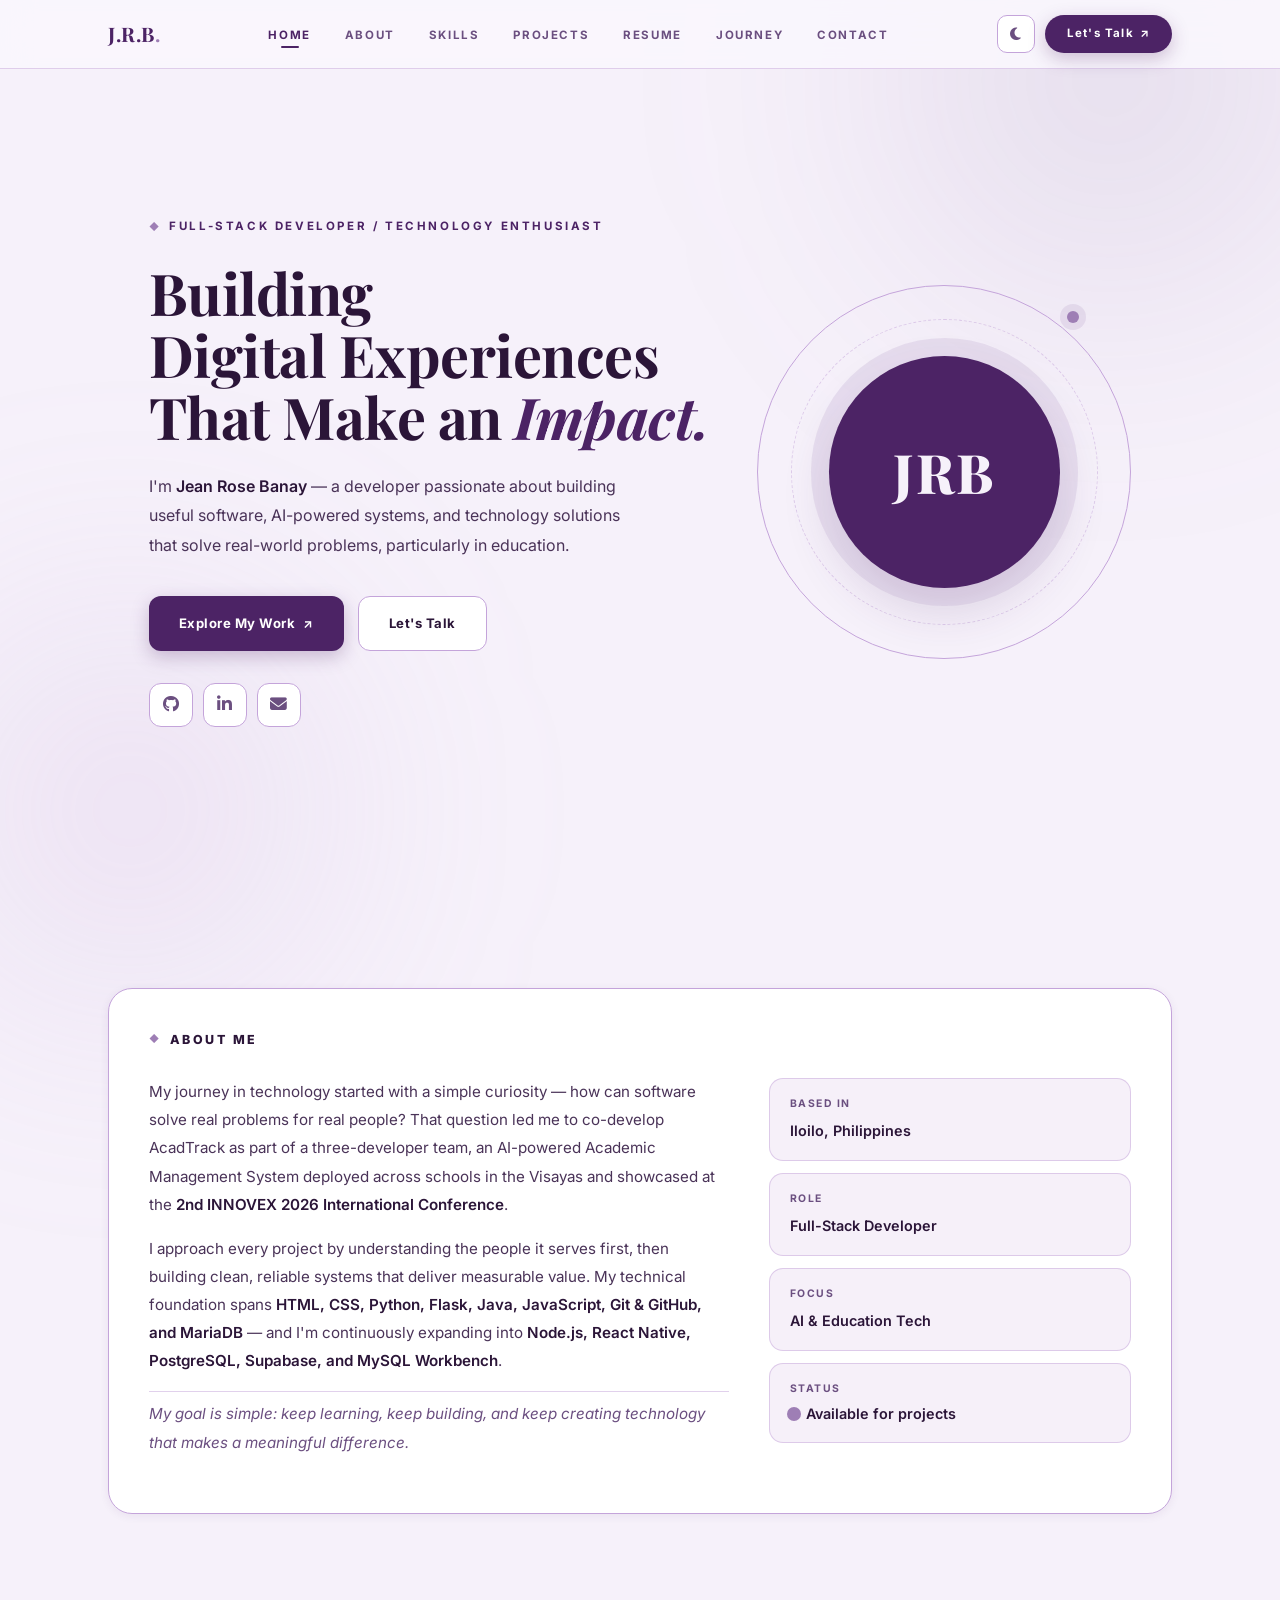
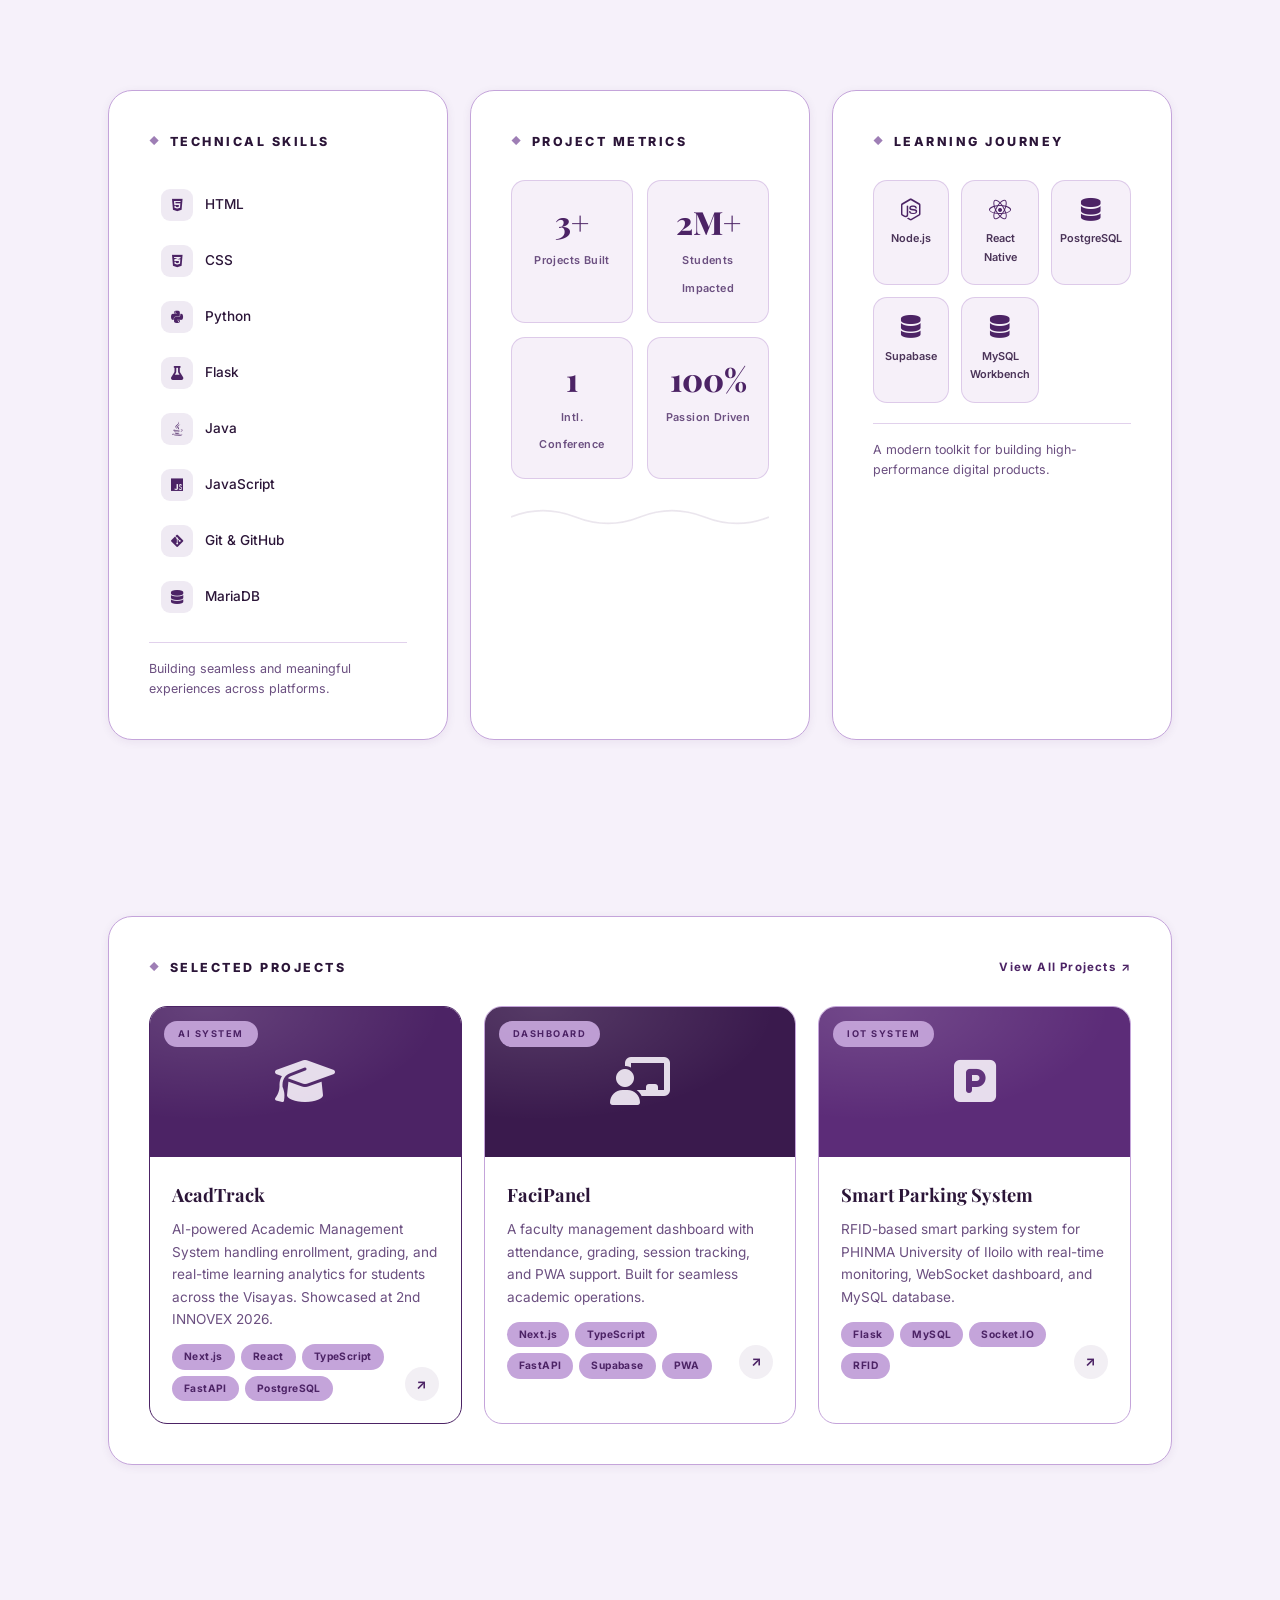
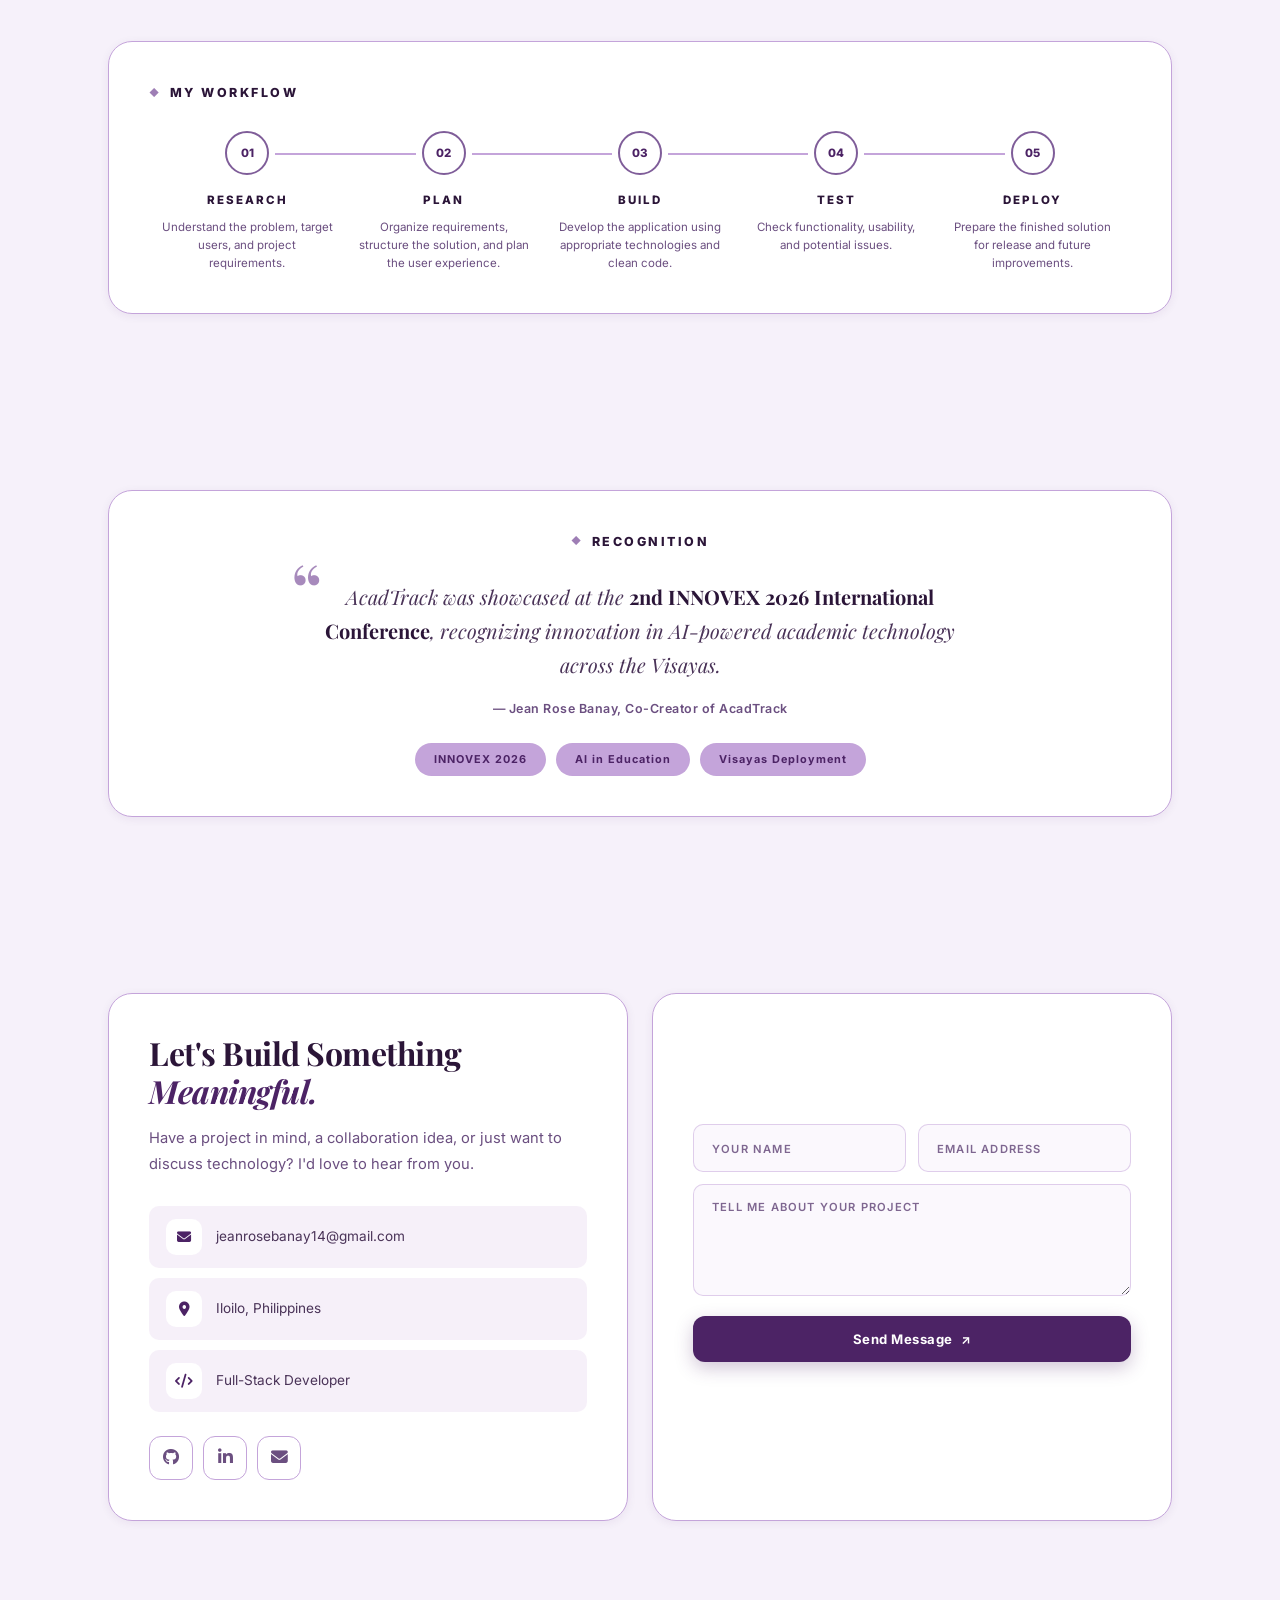
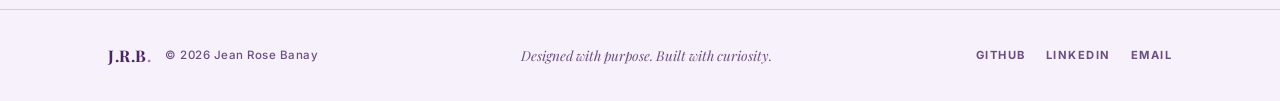
==== commit 0ca3de70: "Redo: add resume page, refine hero/about, remove MJR Vertex (no profile picture)" ====
--- a/index.html
+++ b/index.html
@@ -3,7 +3,7 @@
 <head>
   <meta charset="UTF-8">
   <meta name="viewport" content="width=device-width, initial-scale=1.0">
-  <meta name="description" content="Jean Rose Banay — Full-Stack Developer, Founder of MJR Vertex, Co-Creator of AcadTrack.">
+  <meta name="description" content="Jean Rose Banay — Full-Stack Developer building useful software, AI-powered systems, and technology solutions. Portfolio and projects.">
   <meta name="theme-color" content="#4C2365">
   <title>Jean Rose Banay | Portfolio</title>
   <link rel="preconnect" href="https://fonts.googleapis.com">
@@ -34,6 +34,7 @@
           <li><a href="#about" class="nav-link">ABOUT</a></li>
           <li><a href="#skills" class="nav-link">SKILLS</a></li>
           <li><a href="#projects" class="nav-link">PROJECTS</a></li>
+          <li><a href="resume.html" class="nav-link">RESUME</a></li>
           <li><a href="#workflow" class="nav-link">JOURNEY</a></li>
           <li><a href="#contact" class="nav-link">CONTACT</a></li>
         </ul>
@@ -69,9 +70,9 @@
             </h1>
 
             <p class="hero-intro">
-              I'm <strong>Jean Rose Banay</strong> — a developer and <strong>Founder of MJR Vertex</strong>
-              who is passionate about building useful software, AI-powered systems,
-              and technology solutions that shape the future of education.
+              I'm <strong>Jean Rose Banay</strong> — a developer passionate about building useful software,
+              AI-powered systems, and technology solutions that solve real-world problems,
+              particularly in education.
             </p>
 
             <div class="hero-actions">
@@ -114,10 +115,10 @@
             <div class="about-text">
               <p>
                 My journey in technology started with a simple curiosity — how can software
-                solve real problems for real people? That question led me to found
-                <strong>MJR Vertex</strong> and co-create <strong>AcadTrack</strong>,
-                an AI-powered Academic Management System now deployed across schools in the Visayas
-                and showcased at the <strong>2nd INNOVEX 2026 International Conference</strong>.
+                solve real problems for real people? That question led me to co-develop
+                AcadTrack as part of a three-developer team, an AI-powered Academic
+                Management System deployed across schools in the Visayas and showcased at
+                the <strong>2nd INNOVEX 2026 International Conference</strong>.
               </p>
               <p>
                 I approach every project by understanding the people it serves first,
@@ -139,7 +140,7 @@
               </div>
               <div class="aside-card">
                 <span class="aside-label">Role</span>
-                <span class="aside-value">Founder, MJR Vertex</span>
+                <span class="aside-value">Full-Stack Developer</span>
               </div>
               <div class="aside-card">
                 <span class="aside-label">Focus</span>
@@ -249,7 +250,7 @@
                 <h3 class="project-name">AcadTrack</h3>
                 <p class="project-desc">AI-powered Academic Management System handling enrollment, grading, and real-time learning analytics for students across the Visayas. Showcased at 2nd INNOVEX 2026.</p>
                 <div class="project-tags">
-                  <span>AI</span><span>Analytics</span><span>INNOVEX 2026</span>
+                  <span>Next.js</span><span>React</span><span>TypeScript</span><span>FastAPI</span><span>PostgreSQL</span>
                 </div>
                 <span class="project-arrow" aria-hidden="true">↗</span>
               </div>
@@ -268,7 +269,7 @@
                 <h3 class="project-name">FaciPanel</h3>
                 <p class="project-desc">A faculty management dashboard with attendance, grading, session tracking, and PWA support. Built for seamless academic operations.</p>
                 <div class="project-tags">
-                  <span>HTML</span><span>CSS</span><span>JS</span><span>PWA</span>
+                  <span>Next.js</span><span>TypeScript</span><span>FastAPI</span><span>Supabase</span><span>PWA</span>
                 </div>
                 <span class="project-arrow" aria-hidden="true">↗</span>
               </div>
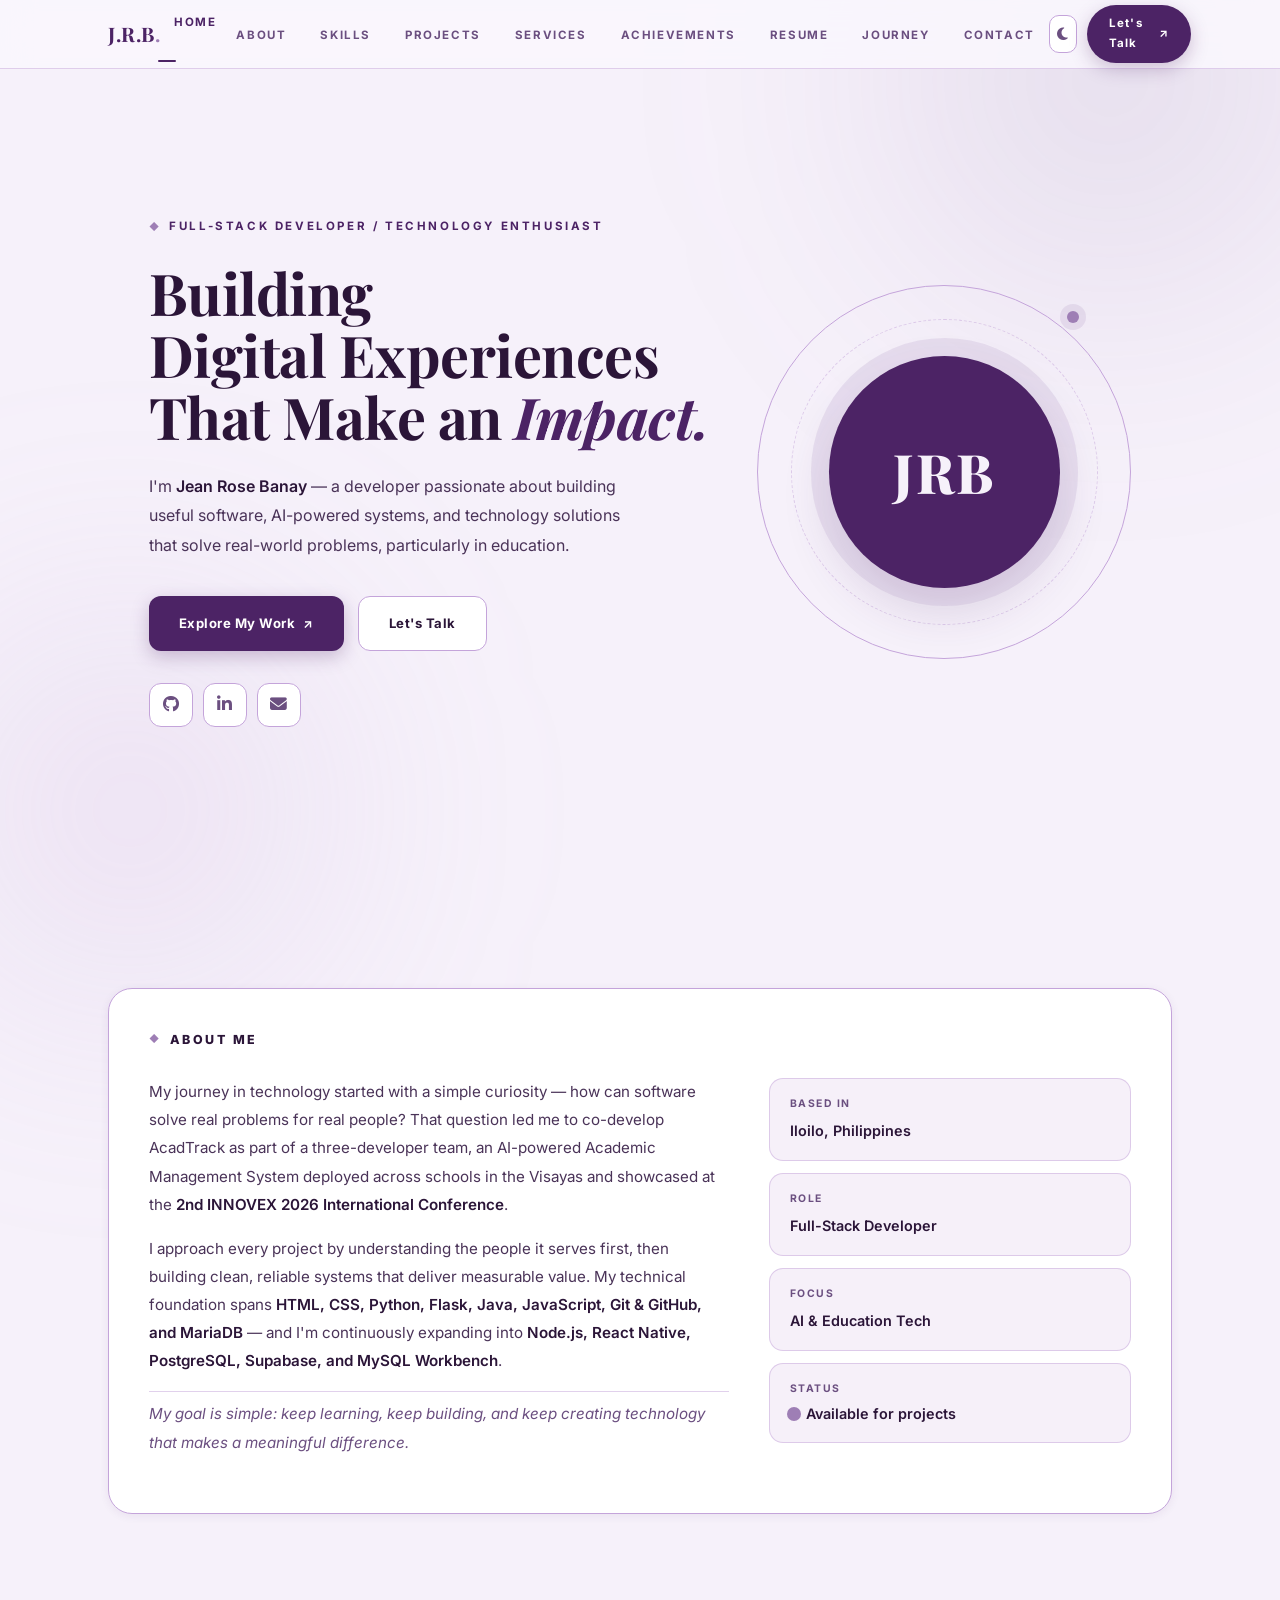
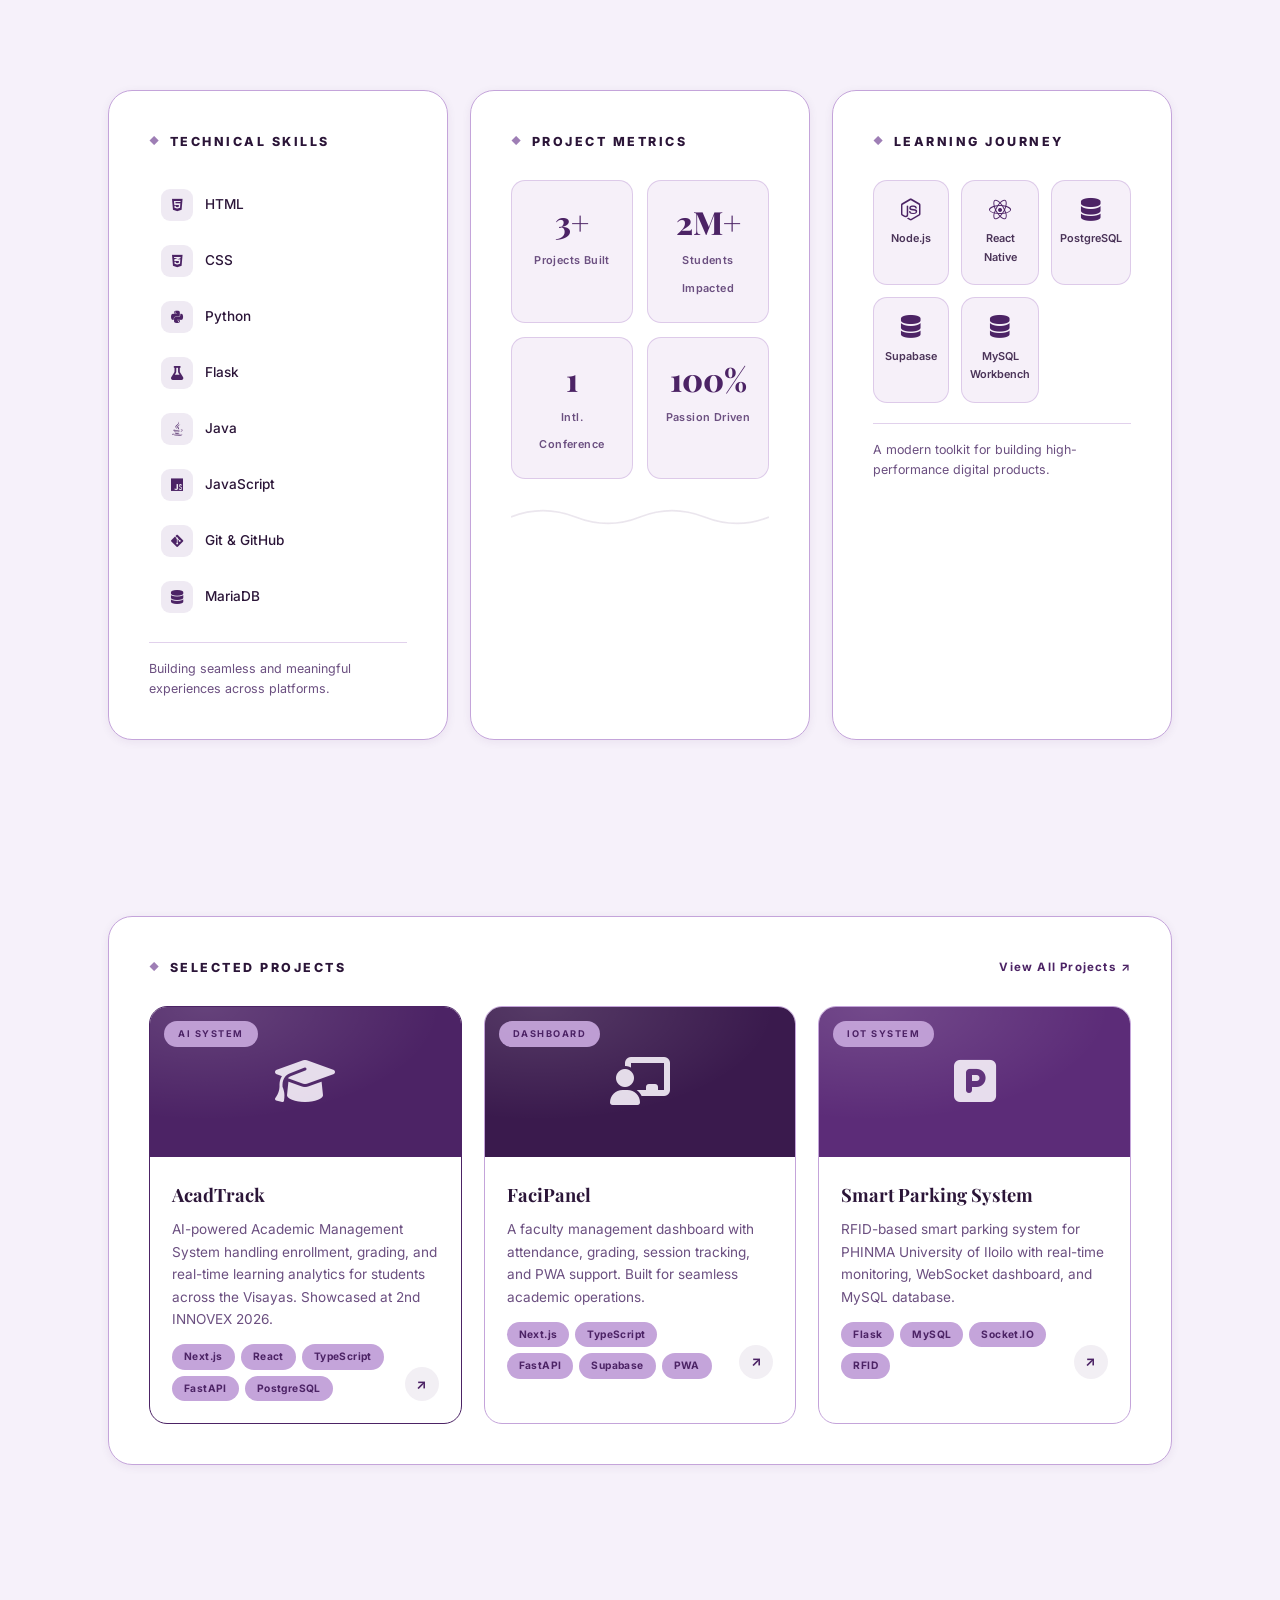
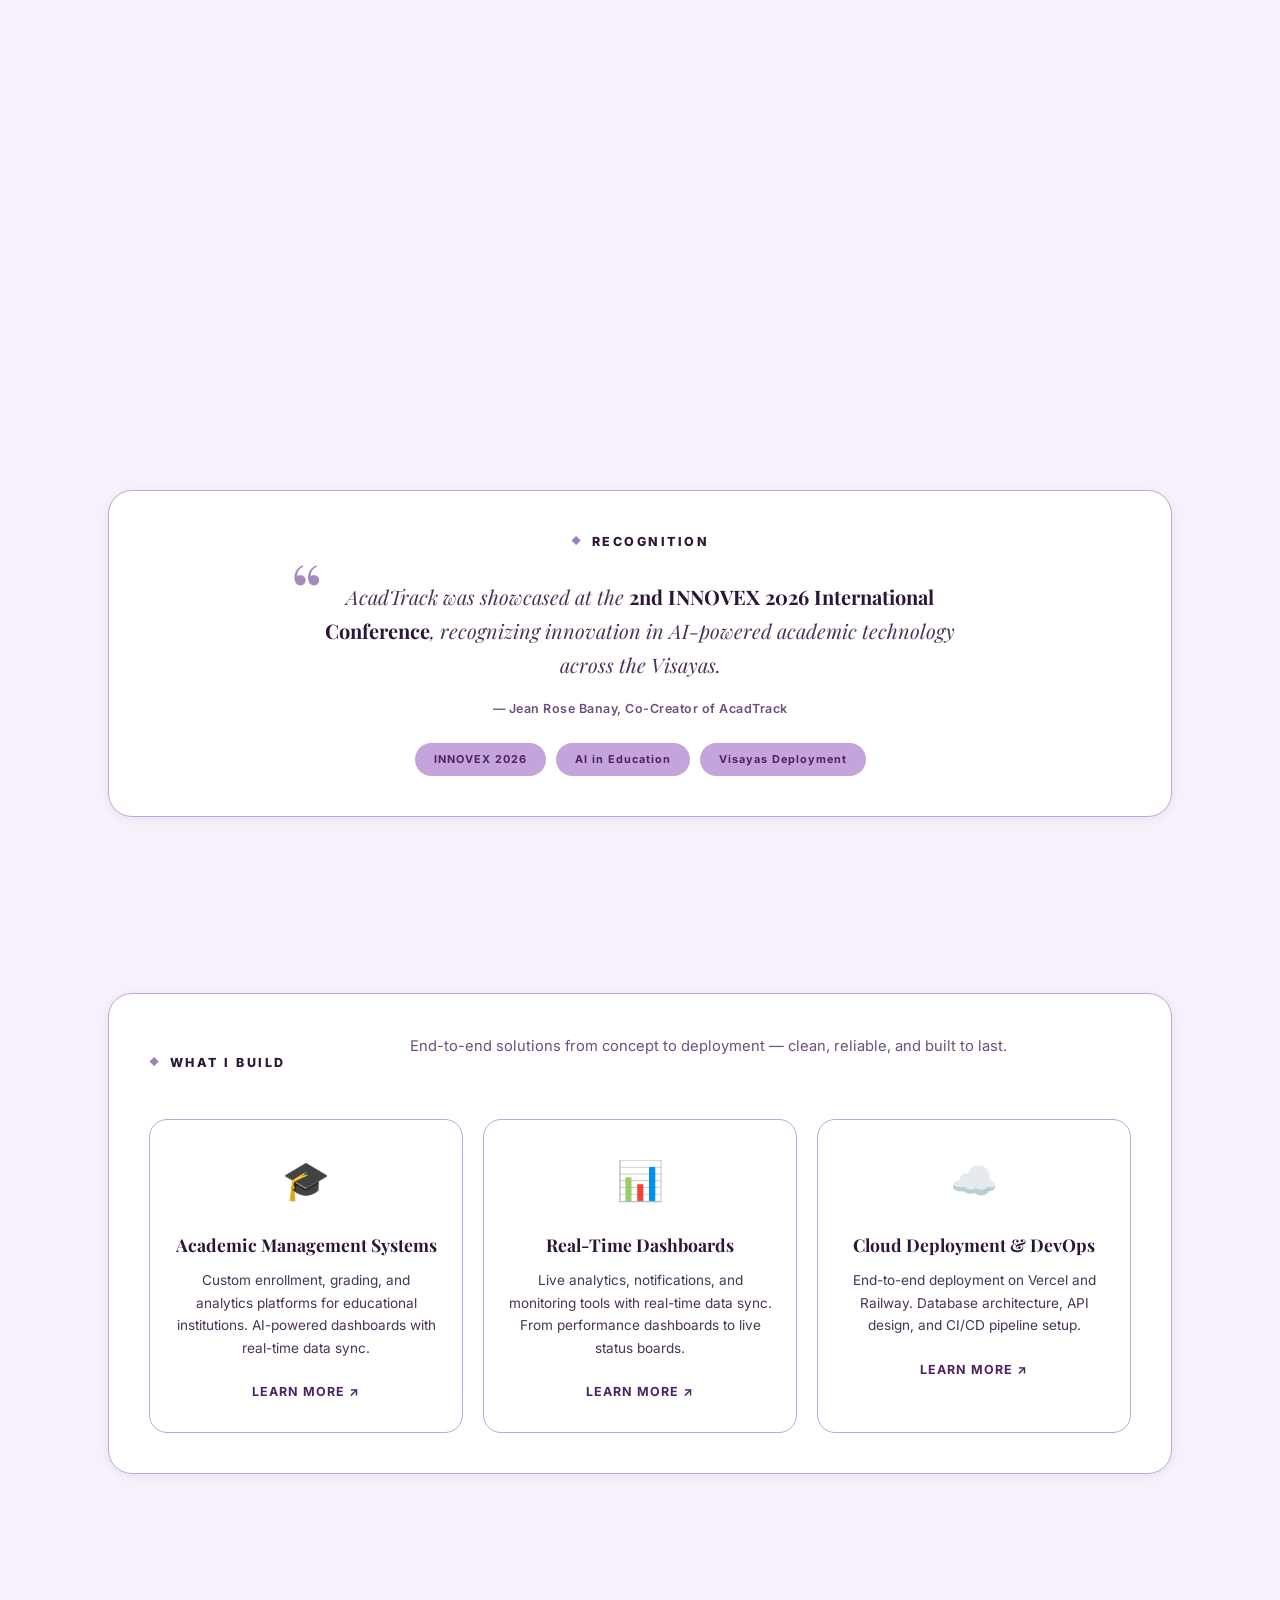
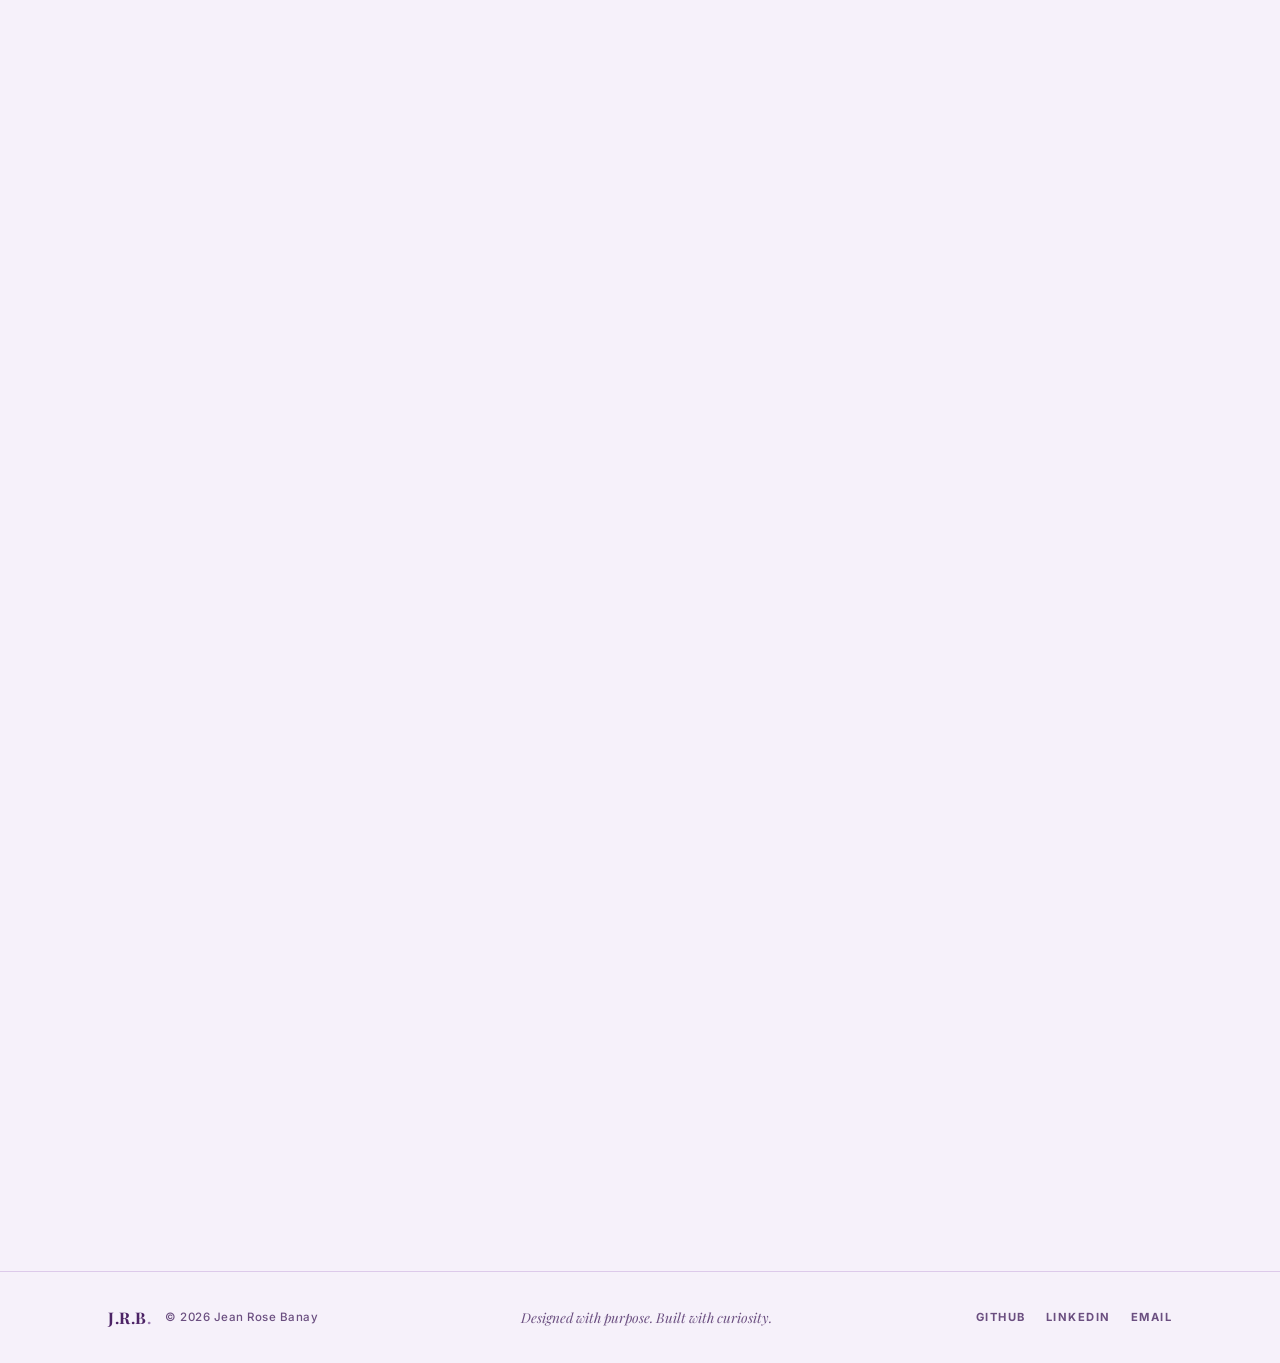
==== commit dd28c742: "Add Services and Achievements sections with 3D card effects, refine hero" ====
--- a/index.html
+++ b/index.html
@@ -34,6 +34,8 @@
           <li><a href="#about" class="nav-link">ABOUT</a></li>
           <li><a href="#skills" class="nav-link">SKILLS</a></li>
           <li><a href="#projects" class="nav-link">PROJECTS</a></li>
+          <li><a href="#services" class="nav-link">SERVICES</a></li>
+          <li><a href="#achievements" class="nav-link">ACHIEVEMENTS</a></li>
           <li><a href="resume.html" class="nav-link">RESUME</a></li>
           <li><a href="#workflow" class="nav-link">JOURNEY</a></li>
           <li><a href="#contact" class="nav-link">CONTACT</a></li>
@@ -369,6 +371,67 @@
       </div>
     </section>
 
+    <!-- ═══════════════ SERVICES ═══════════════ -->
+    <section id="services" class="section" aria-label="Services">
+      <div class="container">
+        <div class="panel">
+          <div class="panel-top">
+            <h3 class="panel-title"><span class="diamond" aria-hidden="true">◆</span> What I Build</h3>
+            <p class="services-lead">End-to-end solutions from concept to deployment — clean, reliable, and built to last.</p>
+          </div>
+          <div class="services-grid">
+            <article class="service-card" tabindex="0">
+              <div class="service-icon" aria-hidden="true">🎓</div>
+              <h4 class="service-name">Academic Management Systems</h4>
+              <p class="service-desc">Custom enrollment, grading, and analytics platforms for educational institutions. AI-powered dashboards with real-time data sync.</p>
+              <span class="service-link">Learn more <span aria-hidden="true">↗</span></span>
+            </article>
+            <article class="service-card" tabindex="0">
+              <div class="service-icon" aria-hidden="true">📊</div>
+              <h4 class="service-name">Real-Time Dashboards</h4>
+              <p class="service-desc">Live analytics, notifications, and monitoring tools with real-time data sync. From performance dashboards to live status boards.</p>
+              <span class="service-link">Learn more <span aria-hidden="true">↗</span></span>
+            </article>
+            <article class="service-card" tabindex="0">
+              <div class="service-icon" aria-hidden="true">☁️</div>
+              <h4 class="service-name">Cloud Deployment &amp; DevOps</h4>
+              <p class="service-desc">End-to-end deployment on Vercel and Railway. Database architecture, API design, and CI/CD pipeline setup.</p>
+              <span class="service-link">Learn more <span aria-hidden="true">↗</span></span>
+            </article>
+          </div>
+        </div>
+      </div>
+    </section>
+
+    <!-- ═══════════════ ACHIEVEMENTS ═══════════════ -->
+    <section id="achievements" class="section" aria-label="Achievements">
+      <div class="container">
+        <div class="panel">
+          <div class="panel-top">
+            <h3 class="panel-title"><span class="diamond" aria-hidden="true">◆</span> Milestones &amp; Recognition</h3>
+            <p class="ach-lead">Key moments that mark my journey as a developer.</p>
+          </div>
+          <div class="achievements-grid">
+            <article class="ach-card" tabindex="0">
+              <div class="ach-year">2026</div>
+              <h4 class="ach-title">INNOVEX 2026 — International Conference</h4>
+              <p class="ach-desc">Presented AcadTrack, an AI-assisted academic management system, at the 2nd INNOVEX 2026 International Conference in Indonesia as team lead of a three-person team.</p>
+            </article>
+            <article class="ach-card" tabindex="0">
+              <div class="ach-year">2026</div>
+              <h4 class="ach-title">Deployed Online — AcadTrack</h4>
+              <p class="ach-desc">AcadTrack's teacher portal is live at acadtrack.asia, handling sections, attendance, class records, grading, and analytics.</p>
+            </article>
+            <article class="ach-card" tabindex="0">
+              <div class="ach-year">2025–26</div>
+              <h4 class="ach-title">3 Production Projects Delivered</h4>
+              <p class="ach-desc">Built and deployed full-stack applications including AI-powered dashboards, e-commerce PWAs, and academic management systems.</p>
+            </article>
+          </div>
+        </div>
+      </div>
+    </section>
+
     <!-- ═══════════════ CONTACT ═══════════════ -->
     <section id="contact" class="section" aria-label="Contact">
       <div class="container">
--- a/style.css
+++ b/style.css
@@ -1016,6 +1016,159 @@
   letter-spacing: 1px;
 }
 
+/* ═══════════ SERVICES ═══════════ */
+.services-lead {
+  font-size: 0.92rem;
+  color: var(--ink-muted);
+  line-height: 1.75;
+  margin-bottom: 32px;
+  text-align: center;
+  max-width: 600px;
+  margin-left: auto;
+  margin-right: auto;
+}
+
+.services-grid {
+  display: grid;
+  grid-template-columns: repeat(3, 1fr);
+  gap: 20px;
+}
+
+.service-card {
+  background: var(--surface);
+  border: 1px solid var(--border);
+  border-radius: var(--radius-lg);
+  padding: 28px 24px;
+  text-align: center;
+  transition: transform 0.4s var(--ease), box-shadow 0.4s var(--ease),
+              border-color 0.4s var(--ease);
+  cursor: default;
+}
+.service-card:hover {
+  transform: translateY(-8px) rotateX(5deg);
+  box-shadow: var(--shadow-lg);
+  border-color: var(--border-accent);
+}
+.service-card:focus-visible {
+  outline: 2px solid var(--primary-ink);
+  outline-offset: 4px;
+}
+
+.service-icon {
+  font-size: 2.4rem;
+  margin-bottom: 16px;
+  display: inline-block;
+  transition: transform 0.4s var(--ease);
+}
+.service-card:hover .service-icon {
+  transform: scale(1.15) rotate(5deg);
+}
+
+.service-name {
+  font-family: var(--serif);
+  font-size: 1.1rem;
+  font-weight: 700;
+  color: var(--ink);
+  margin-bottom: 10px;
+}
+
+.service-desc {
+  font-size: 0.85rem;
+  color: var(--ink-soft);
+  line-height: 1.65;
+  margin-bottom: 18px;
+}
+
+.service-link {
+  font-size: 0.78rem;
+  font-weight: 700;
+  letter-spacing: 1px;
+  color: var(--primary-ink);
+  text-decoration: none;
+  text-transform: uppercase;
+  transition: color 0.3s var(--ease);
+}
+.service-card:hover .service-link {
+  color: var(--accent);
+}
+
+/* ═══════════ ACHIEVEMENTS ═══════════ */
+.ach-lead {
+  font-size: 0.92rem;
+  color: var(--ink-muted);
+  line-height: 1.75;
+  margin-bottom: 32px;
+  text-align: center;
+  max-width: 600px;
+  margin-left: auto;
+  margin-right: auto;
+}
+
+.achievements-grid {
+  display: grid;
+  grid-template-columns: repeat(3, 1fr);
+  gap: 20px;
+}
+
+.ach-card {
+  background: var(--surface);
+  border: 1px solid var(--border);
+  border-radius: var(--radius-lg);
+  padding: 26px 22px;
+  transition: transform 0.4s var(--ease), box-shadow 0.4s var(--ease),
+              border-color 0.4s var(--ease);
+  position: relative;
+  overflow: hidden;
+}
+.ach-card::before {
+  content: '';
+  position: absolute;
+  top: 0;
+  left: 0;
+  width: 4px;
+  height: 100%;
+  background: var(--primary-ink);
+  transform: scaleY(0);
+  transform-origin: bottom;
+  transition: transform 0.4s var(--ease);
+}
+.ach-card:hover {
+  transform: translateY(-8px) rotateY(8deg);
+  box-shadow: var(--shadow-lg);
+  border-color: var(--border-accent);
+}
+.ach-card:hover::before {
+  transform: scaleY(1);
+}
+.ach-card:focus-visible {
+  outline: 2px solid var(--primary-ink);
+  outline-offset: 4px;
+}
+
+.ach-year {
+  font-size: 0.72rem;
+  font-weight: 800;
+  letter-spacing: 1.5px;
+  text-transform: uppercase;
+  color: var(--primary-ink);
+  margin-bottom: 10px;
+  display: block;
+}
+
+.ach-title {
+  font-family: var(--serif);
+  font-size: 1.05rem;
+  font-weight: 700;
+  color: var(--ink);
+  margin-bottom: 8px;
+}
+
+.ach-desc {
+  font-size: 0.85rem;
+  color: var(--ink-soft);
+  line-height: 1.65;
+}
+
 /* ═══════════ CONTACT ═══════════ */
 .contact-grid {
   display: grid;
@@ -1195,6 +1348,8 @@
     gap: 32px 16px;
   }
   .step-line { display: none; }
+  .services-grid,
+  .achievements-grid { grid-template-columns: 1fr; }
 }
 
 @media (max-width: 768px) {
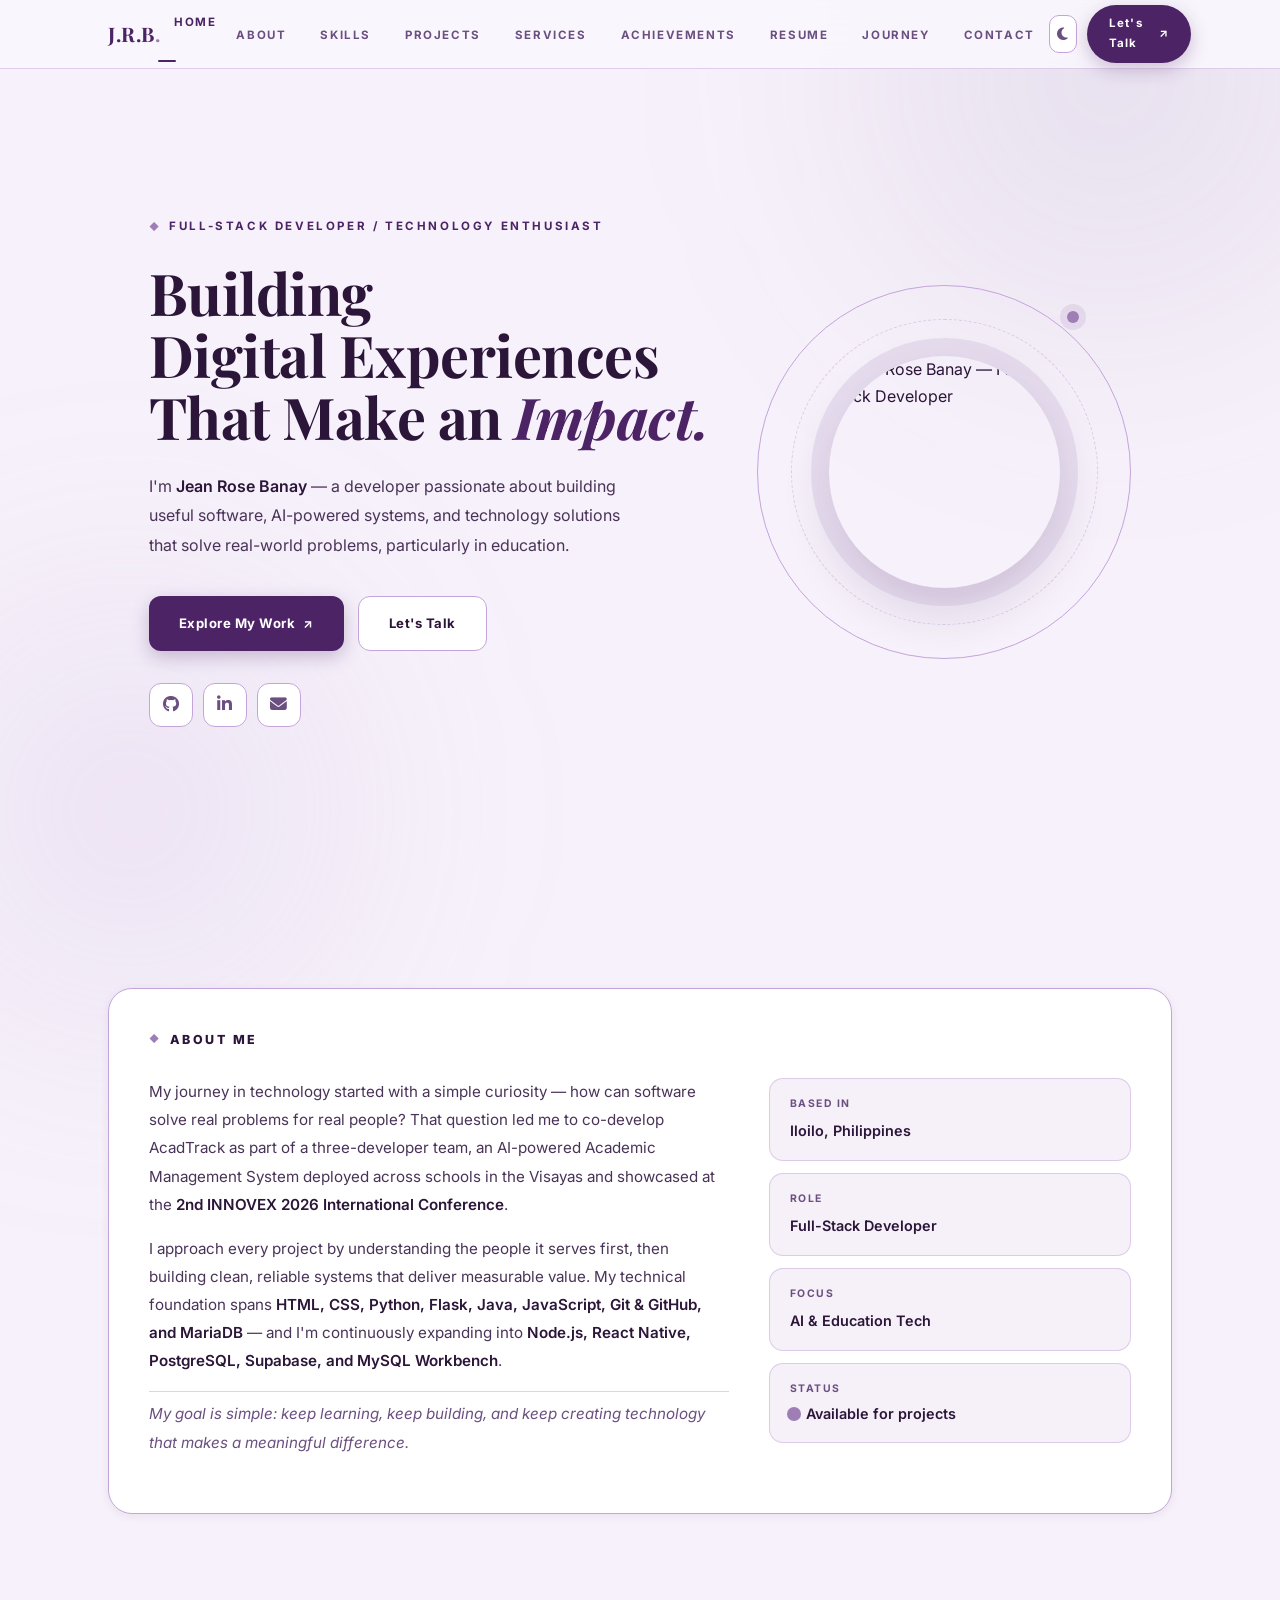
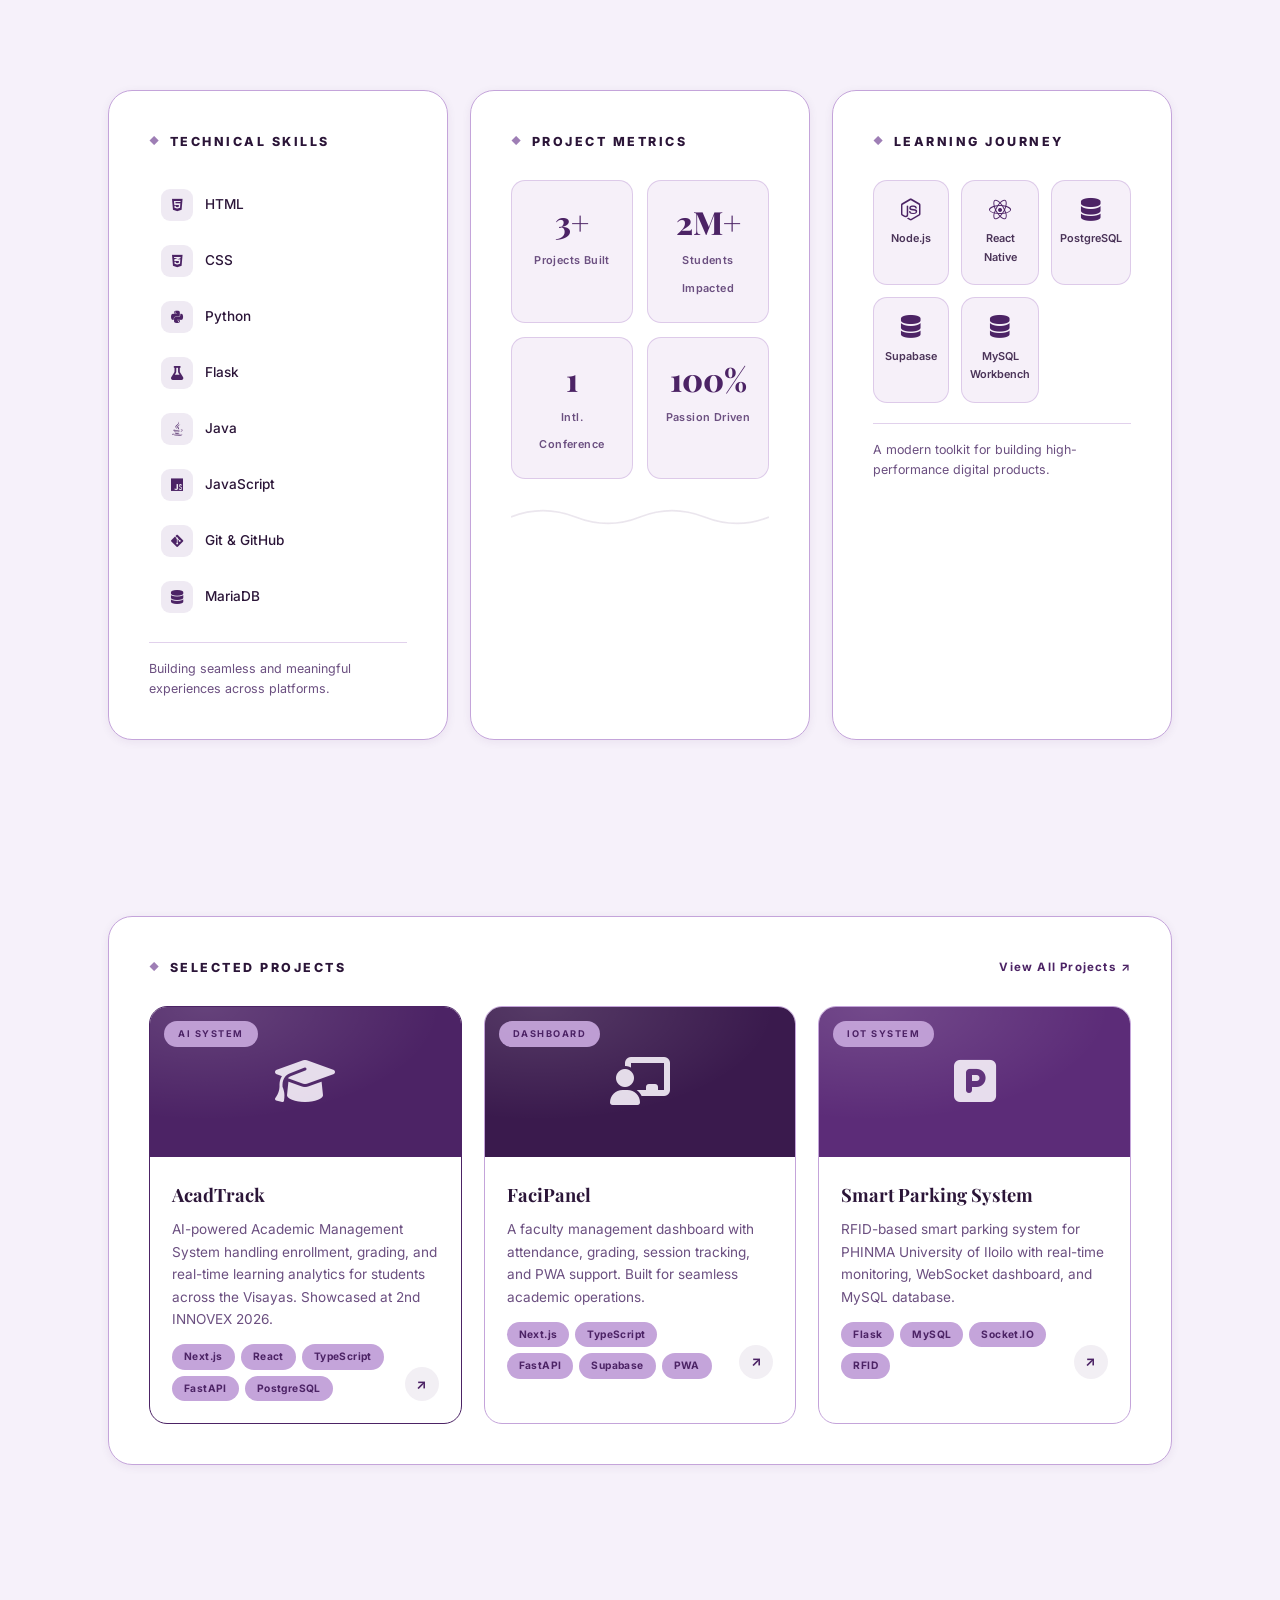
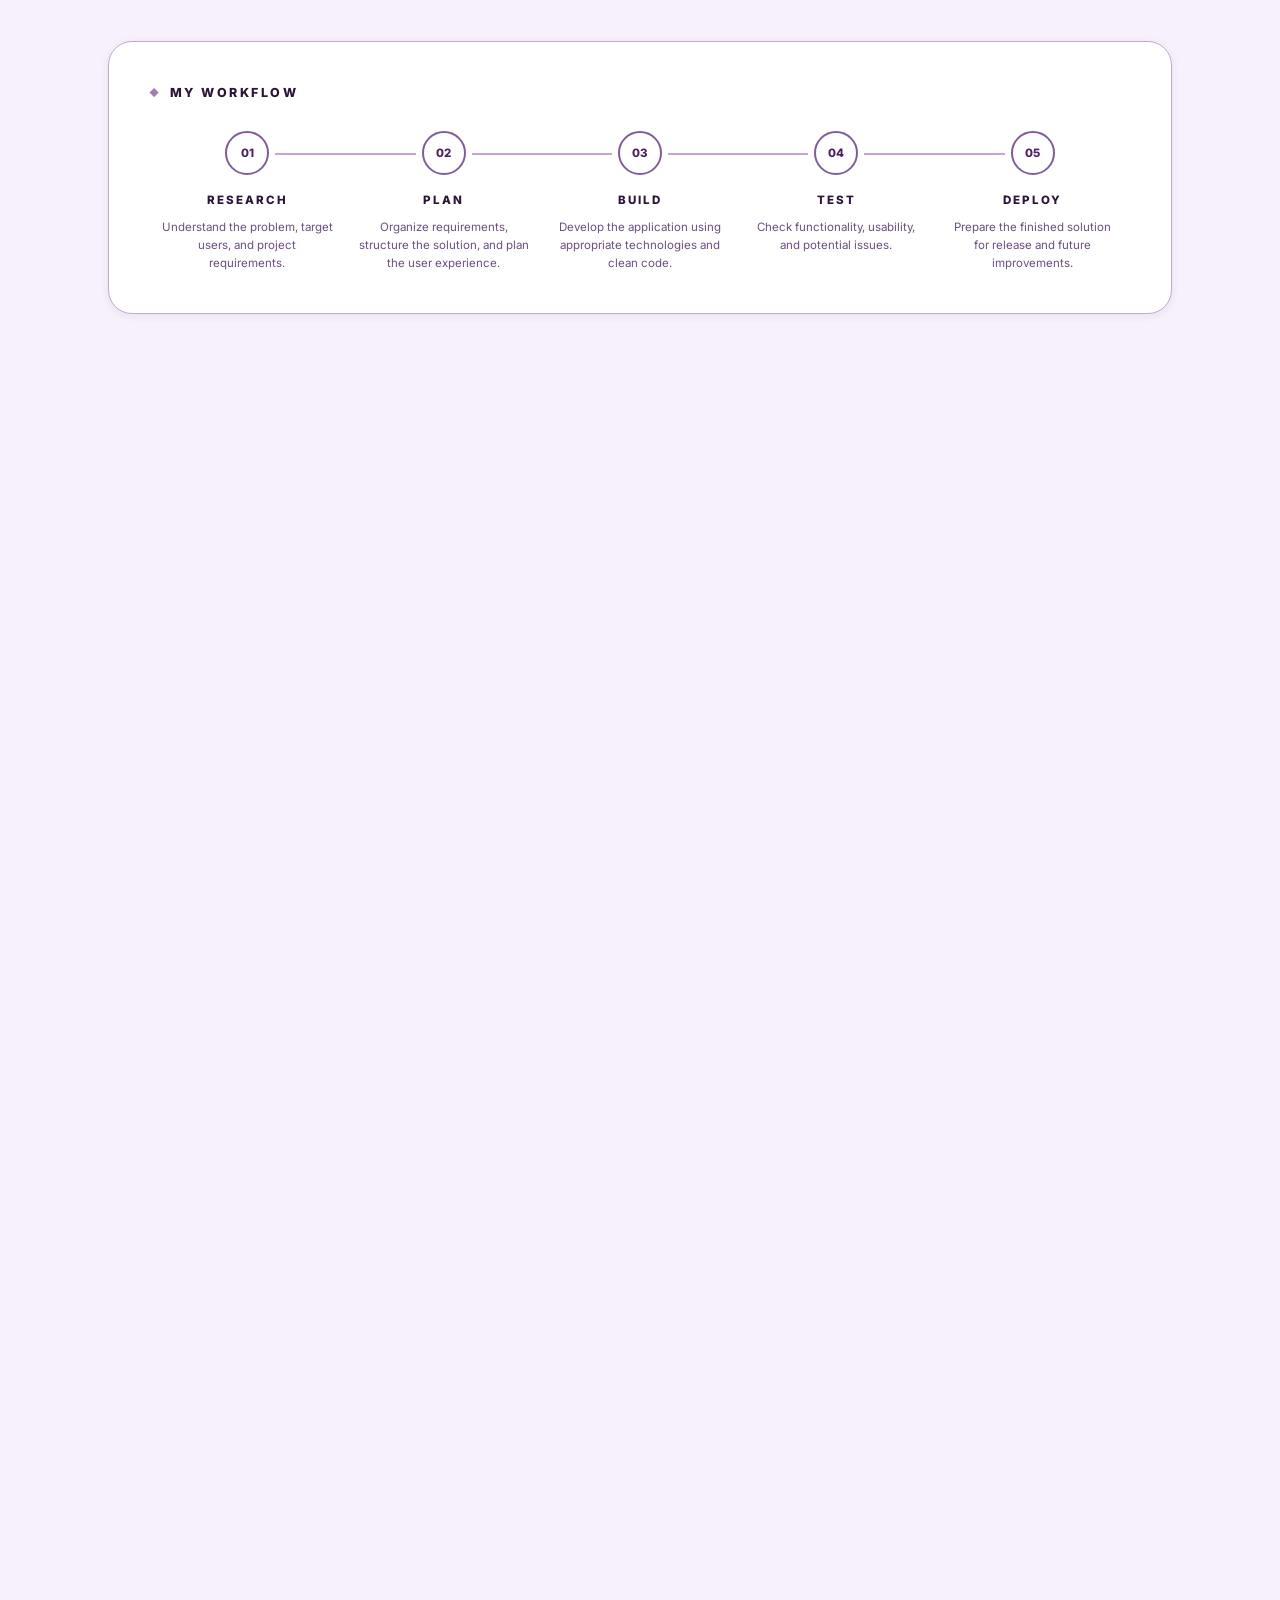
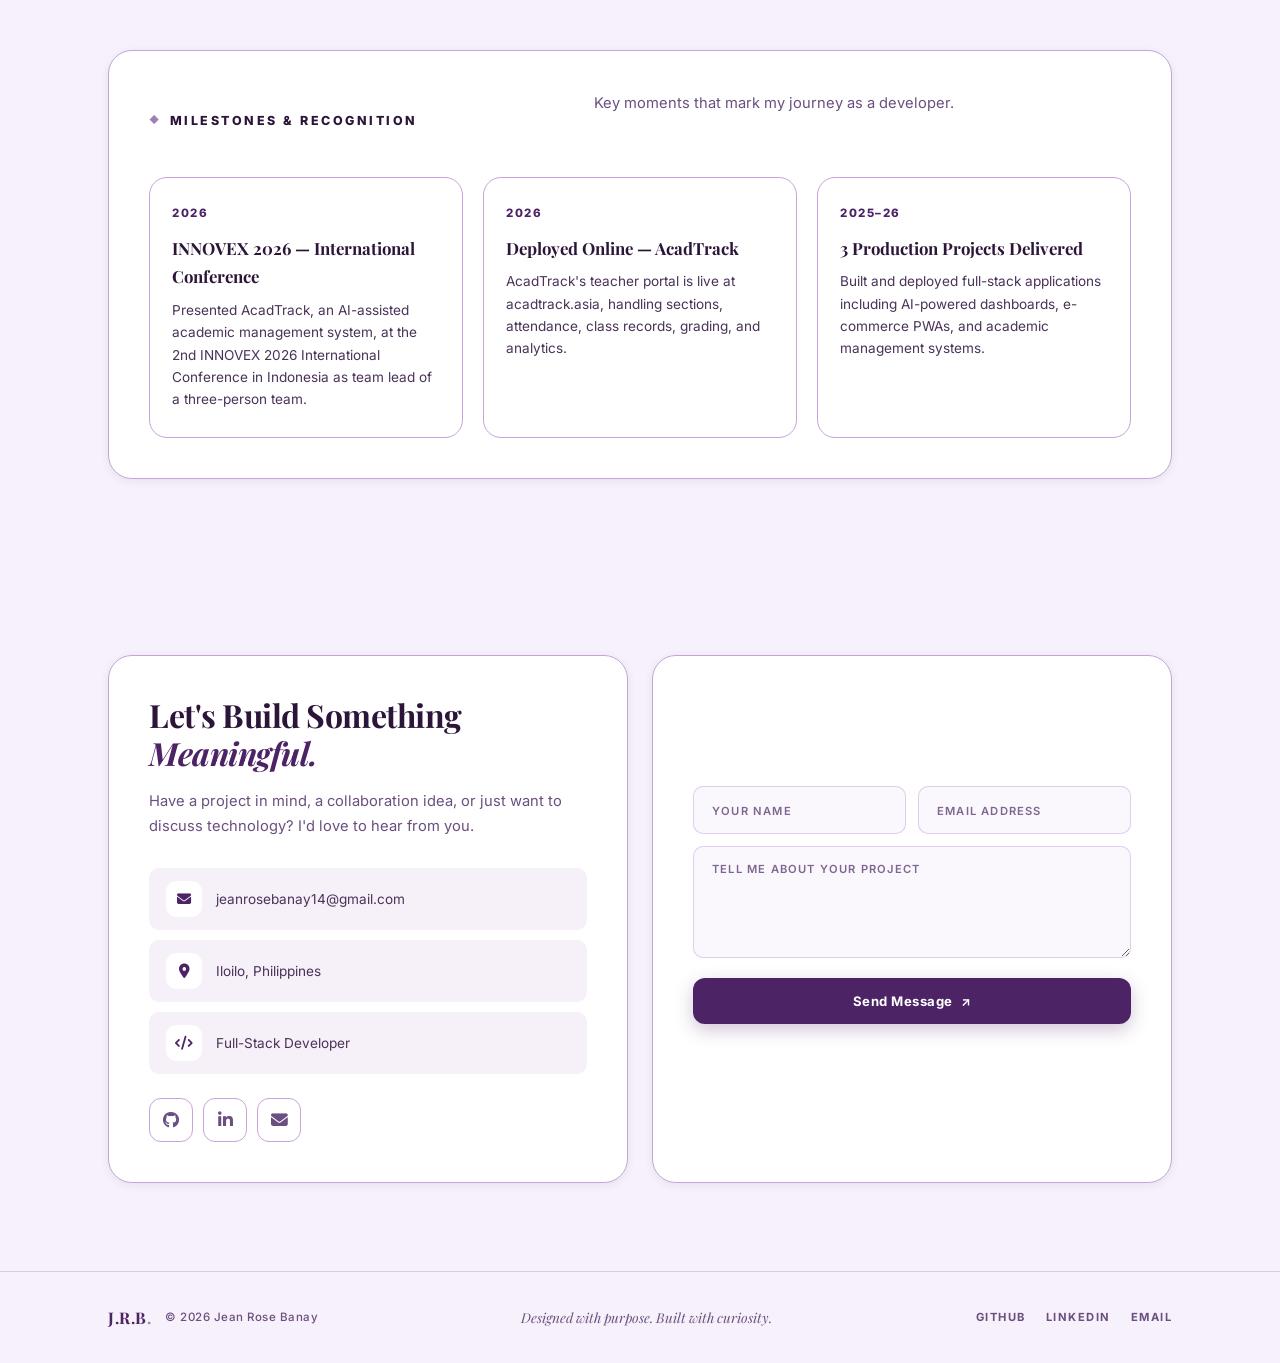
==== commit 3f070478: "Add profile photo to hero section with circular frame styling" ====
--- a/index.html
+++ b/index.html
@@ -95,12 +95,12 @@
             </div>
           </div>
 
-          <div class="hero-visual" aria-hidden="true">
+          <div class="hero-visual">
             <div class="visual-frame">
               <div class="frame-ring ring-outer"></div>
               <div class="frame-ring ring-inner"></div>
               <div class="frame-core">
-                <span class="core-initials">JRB</span>
+                <img src="assets/profile-photo.jpg" alt="Jean Rose Banay — Full-Stack Developer" class="profile-photo">
               </div>
             </div>
           </div>
--- a/style.css
+++ b/style.css
@@ -583,7 +583,8 @@
   width: 62%;
   height: 62%;
   border-radius: 50%;
-  background: var(--primary);
+  background: transparent;
+  overflow: hidden;
   display: flex;
   align-items: center;
   justify-content: center;
@@ -596,6 +597,20 @@
   font-weight: 800;
   color: #F6F1FA;
   letter-spacing: 2px;
+}
+
+/* Profile photo inside hero circle */
+.profile-photo {
+  width: 100%;
+  height: 100%;
+  object-fit: cover;
+  object-position: center;
+  border-radius: 50%;
+  display: block;
+  transition: transform 0.4s var(--ease);
+}
+.hero-visual:hover .profile-photo {
+  transform: scale(1.03);
 }
 
 /* ═══════════ PROJECTS ═══════════ */
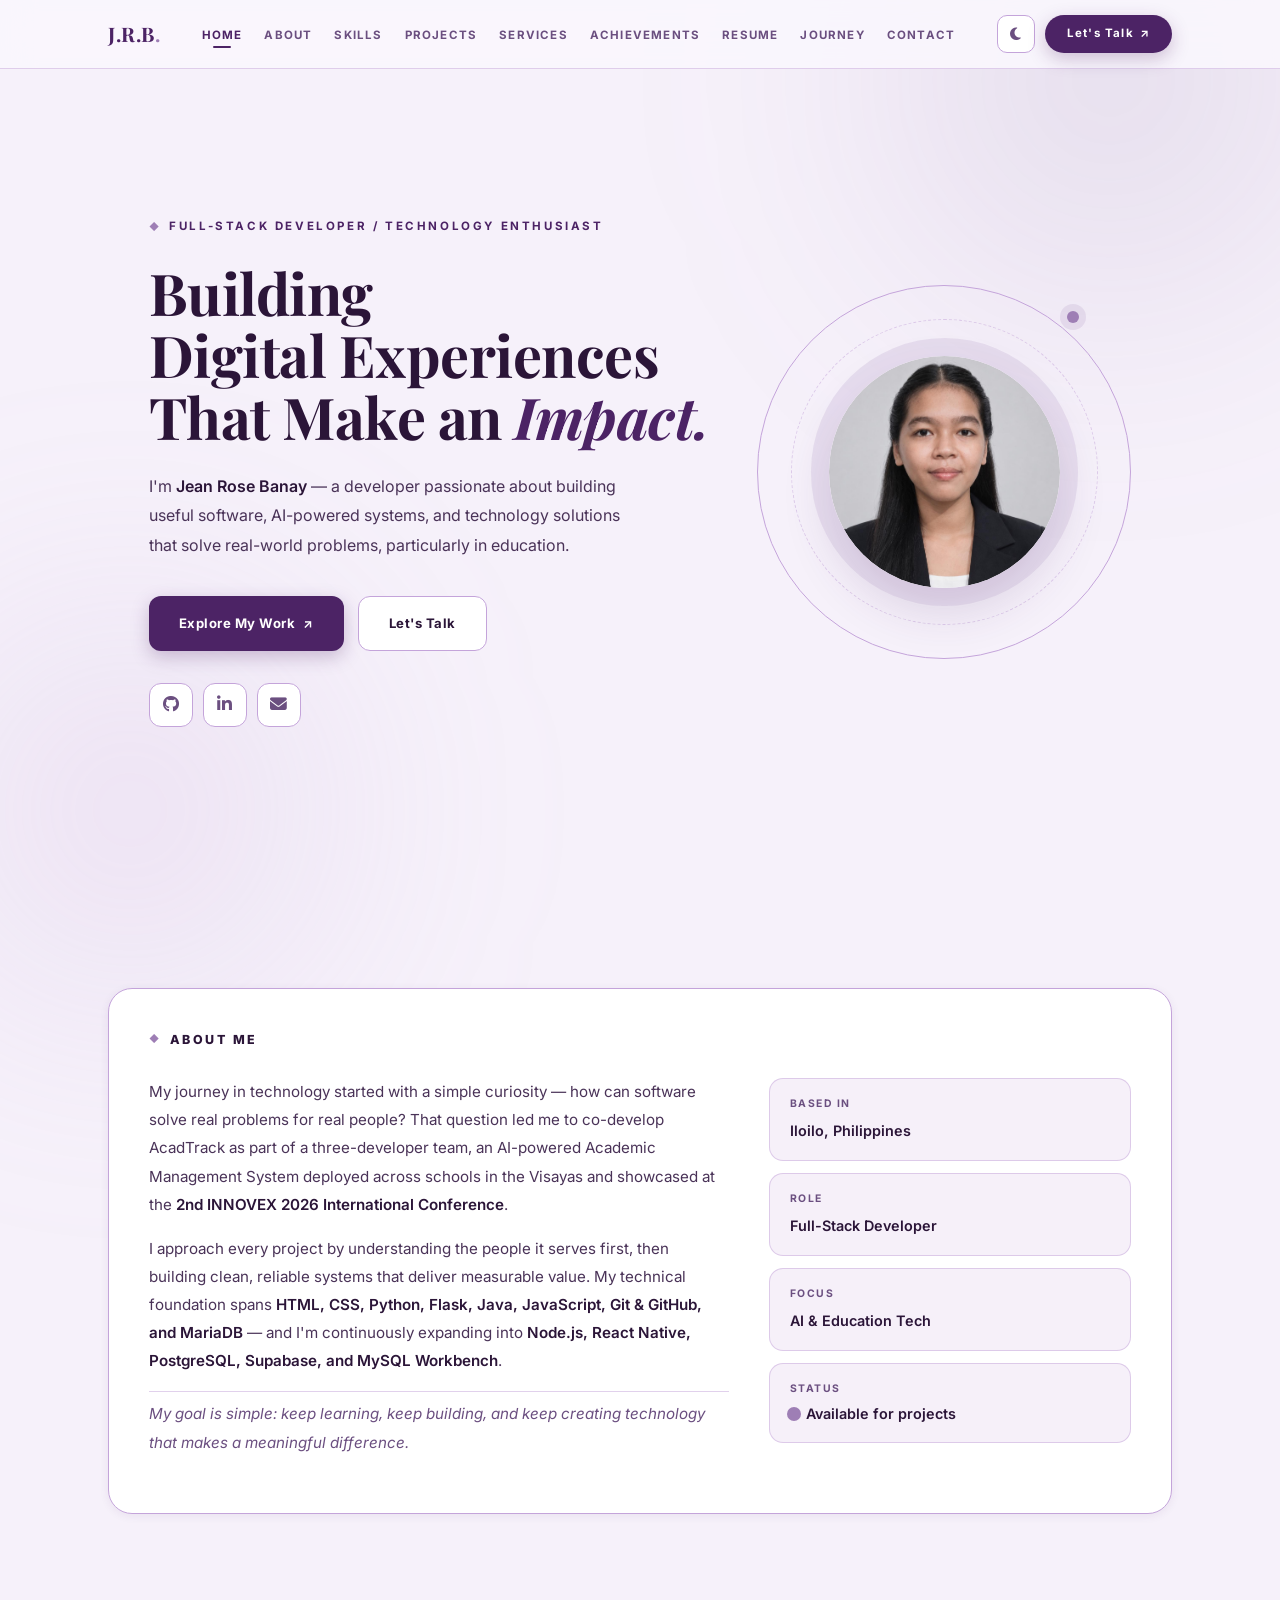
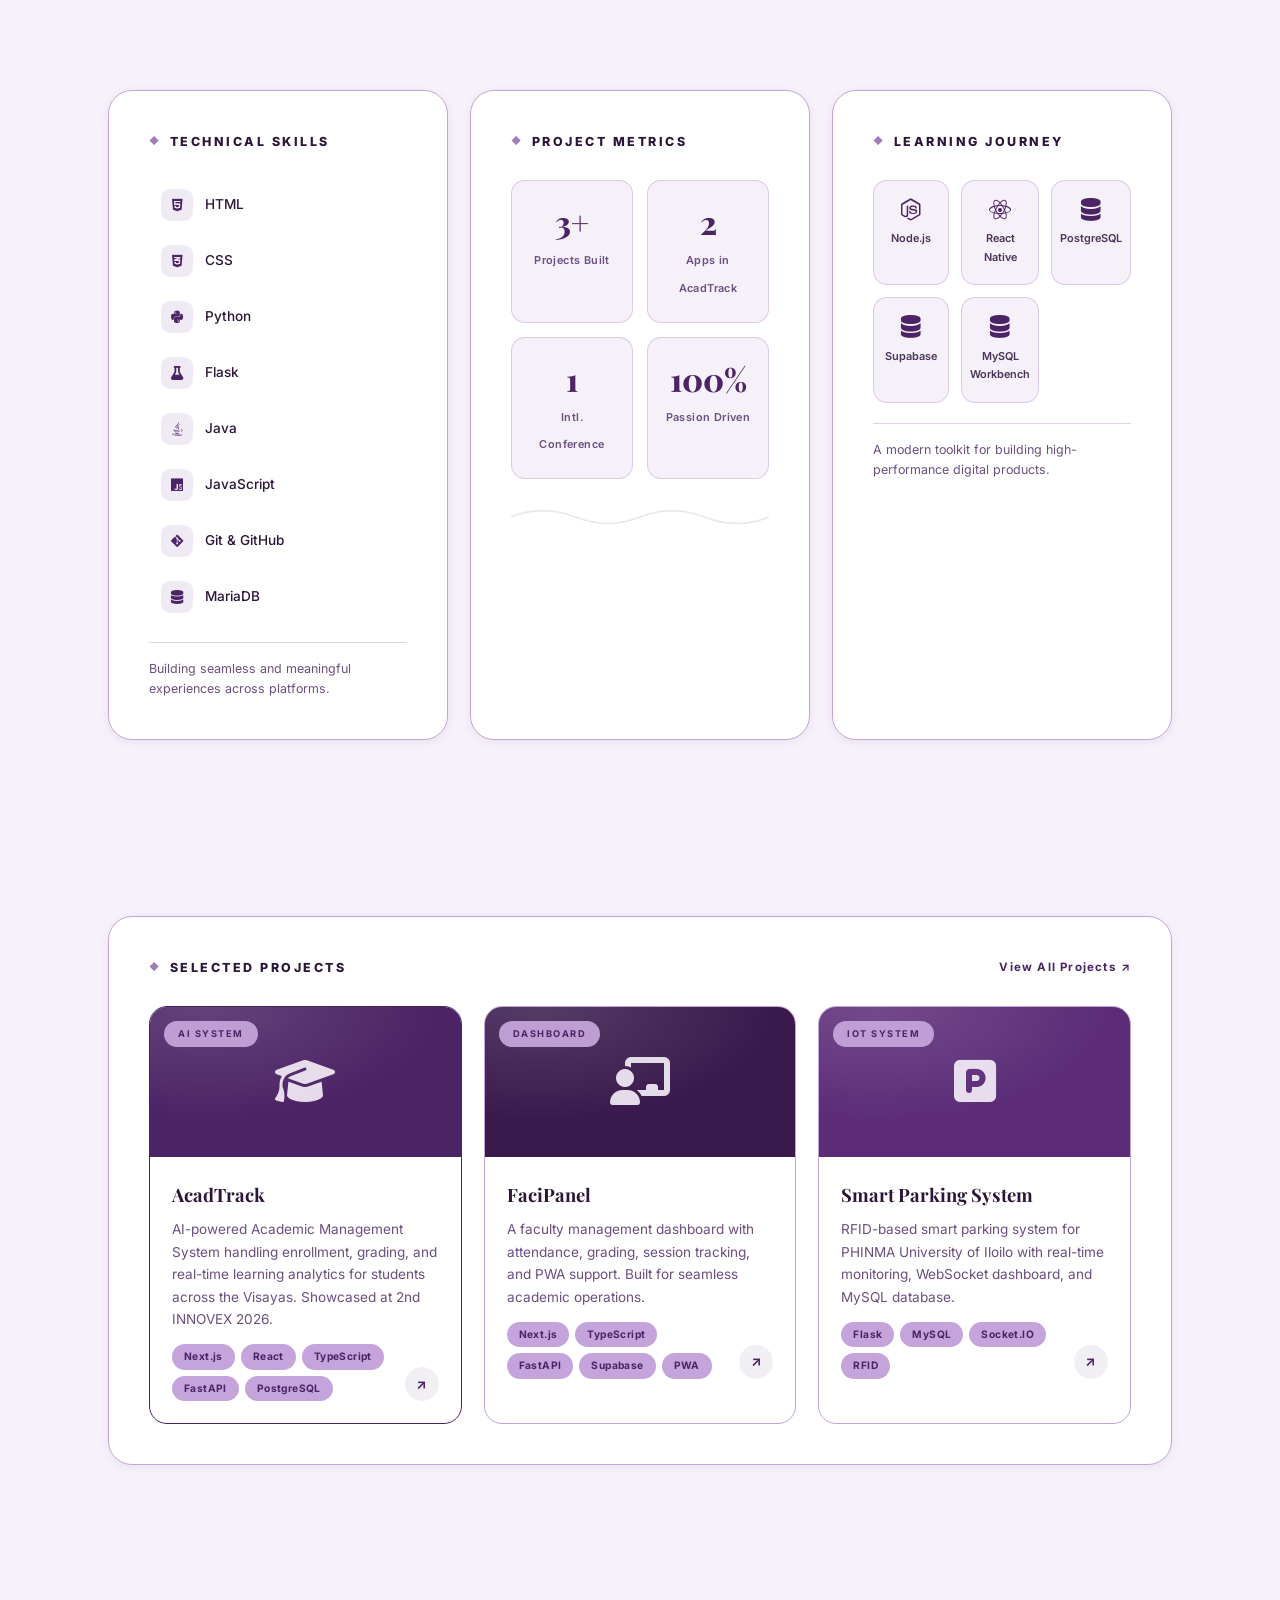
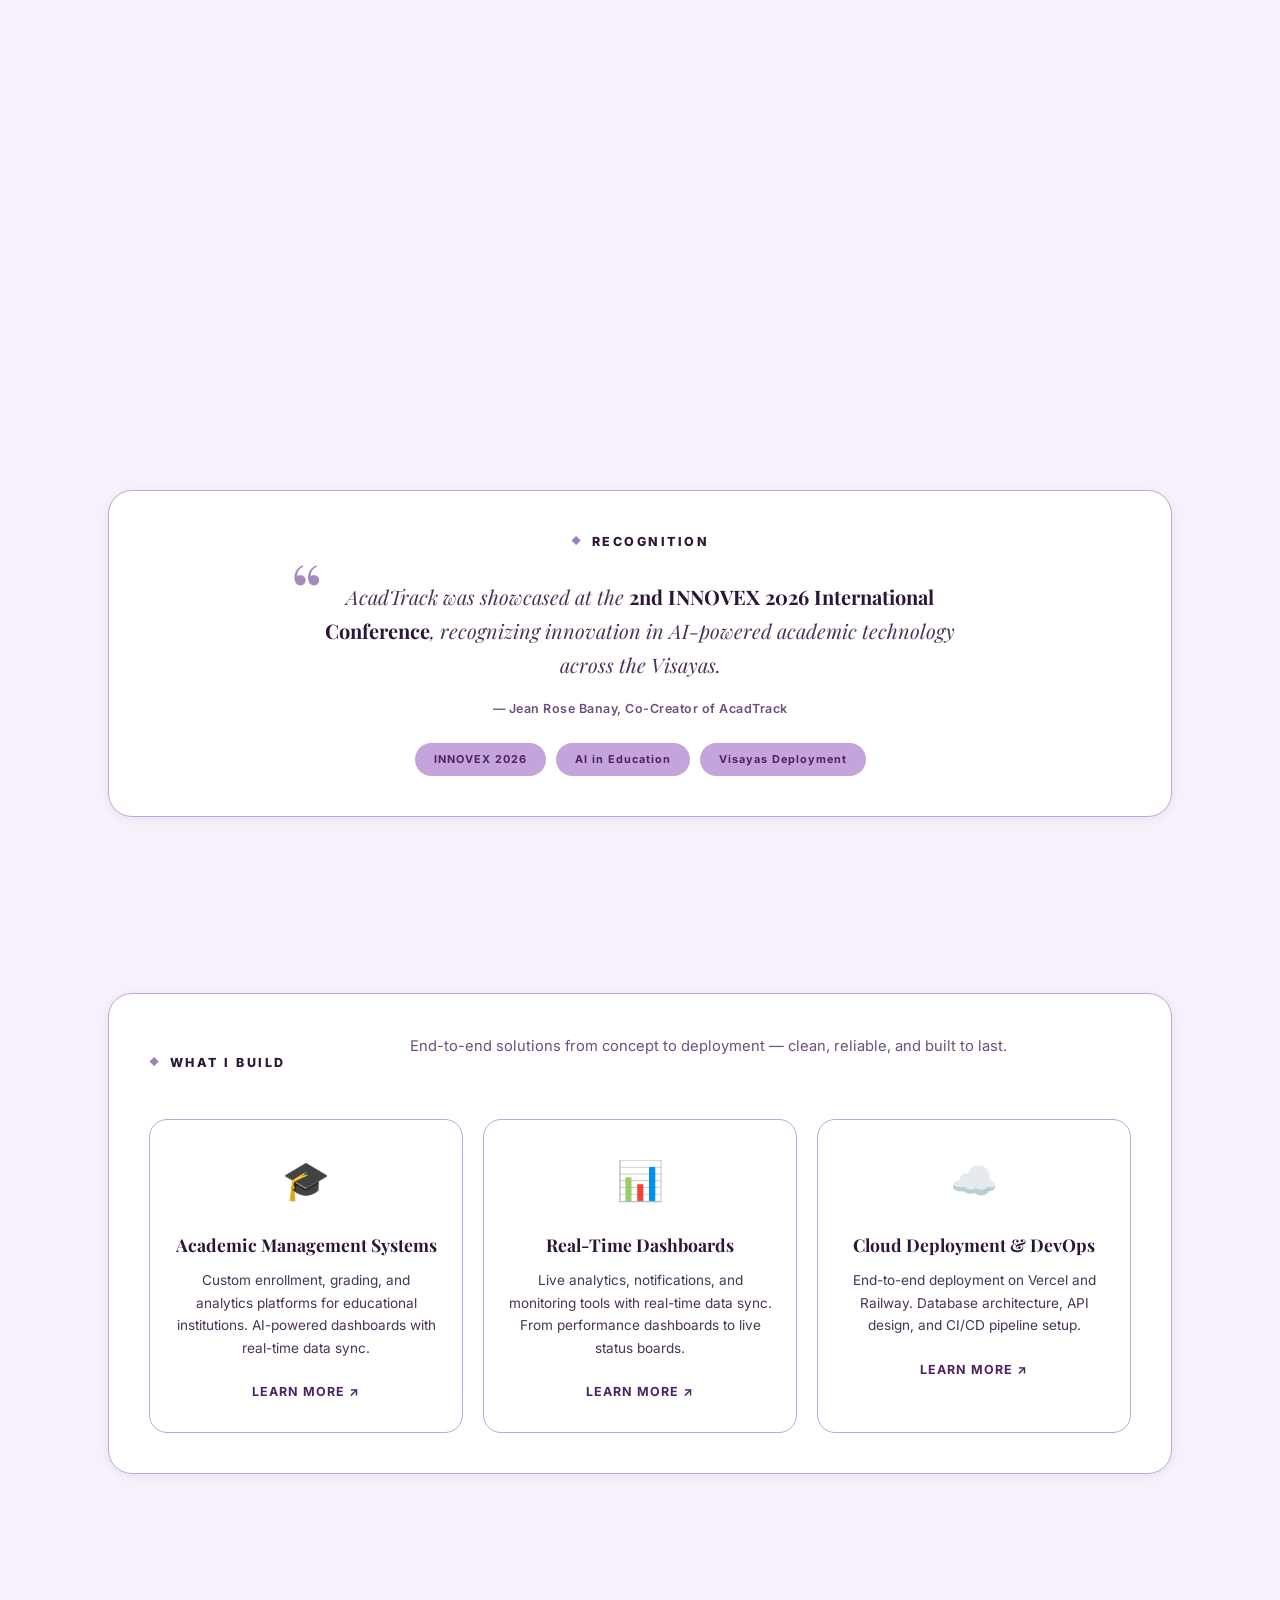
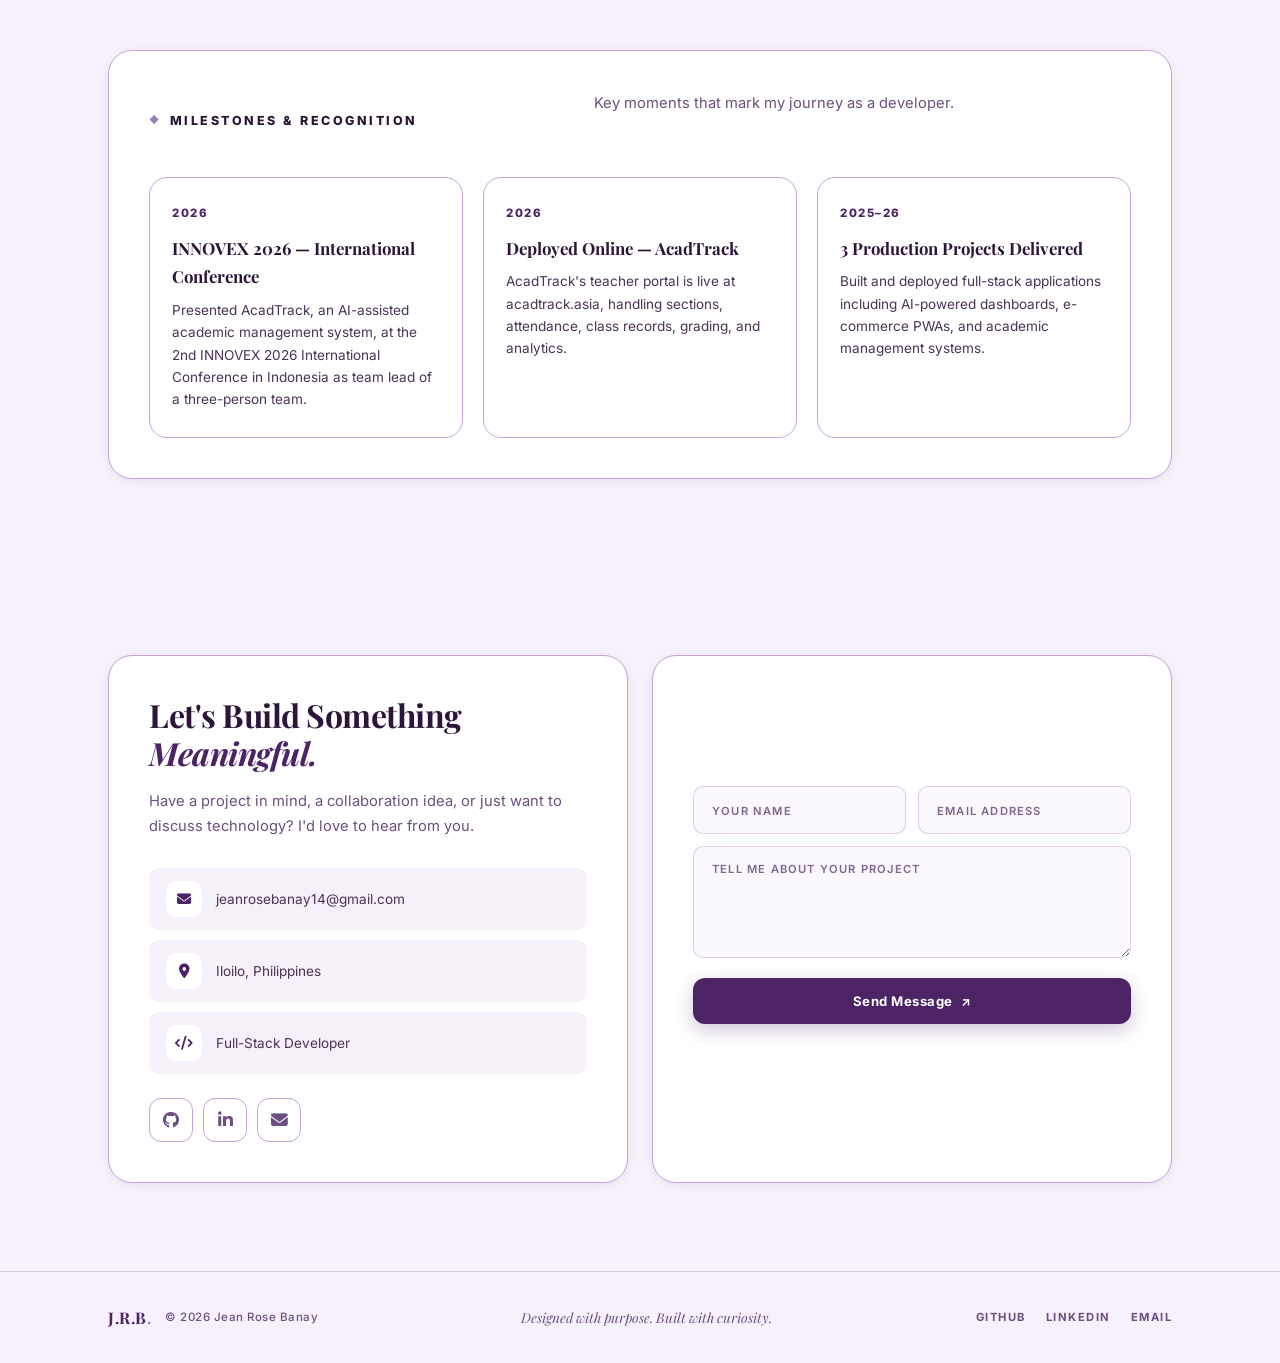
==== commit 4447eea1: "Replace unrealistic 2M+ Students Impacted metric with accurate Apps in AcadTrack" ====
--- a/index.html
+++ b/index.html
@@ -186,8 +186,8 @@
                 <span class="metric-label">Projects Built</span>
               </div>
               <div class="metric">
-                <span class="metric-val">2M+</span>
-                <span class="metric-label">Students Impacted</span>
+                <span class="metric-val">2</span>
+                <span class="metric-label">Apps in AcadTrack</span>
               </div>
               <div class="metric">
                 <span class="metric-val">1</span>
--- a/style.css
+++ b/style.css
@@ -247,18 +247,19 @@
 .nav-menu {
   display: flex;
   align-items: center;
-  gap: 6px;
+  gap: 2px;
 }
 .nav-link {
   text-decoration: none;
   font-size: 0.72rem;
   font-weight: 700;
-  letter-spacing: 1.6px;
+  letter-spacing: 1.2px;
   color: var(--ink-muted);
-  padding: 8px 14px;
+  padding: 8px 10px;
   border-radius: 8px;
   transition: color 0.25s, background 0.25s;
   position: relative;
+  white-space: nowrap;
 }
 .nav-link:hover,
 .nav-link.active {
@@ -307,6 +308,8 @@
   font-weight: 700;
   letter-spacing: 1.2px;
   border-radius: 50px;
+  white-space: nowrap;
+  flex-shrink: 0;
   box-shadow: var(--shadow-btn);
   transition: background 0.3s var(--ease), transform 0.3s var(--ease), box-shadow 0.3s var(--ease);
 }
@@ -1347,6 +1350,12 @@
 }
 
 /* ═══════════ RESPONSIVE ═══════════ */
+@media (max-width: 1200px) {
+  .nav-link { font-size: 0.68rem; padding: 8px 8px; letter-spacing: 1px; }
+  .nav-cta { padding: 8px 16px; }
+  .nav-right { gap: 8px; }
+}
+
 @media (max-width: 1024px) {
   .hero-grid { gap: 40px; }
   .visual-frame { max-width: 340px; }
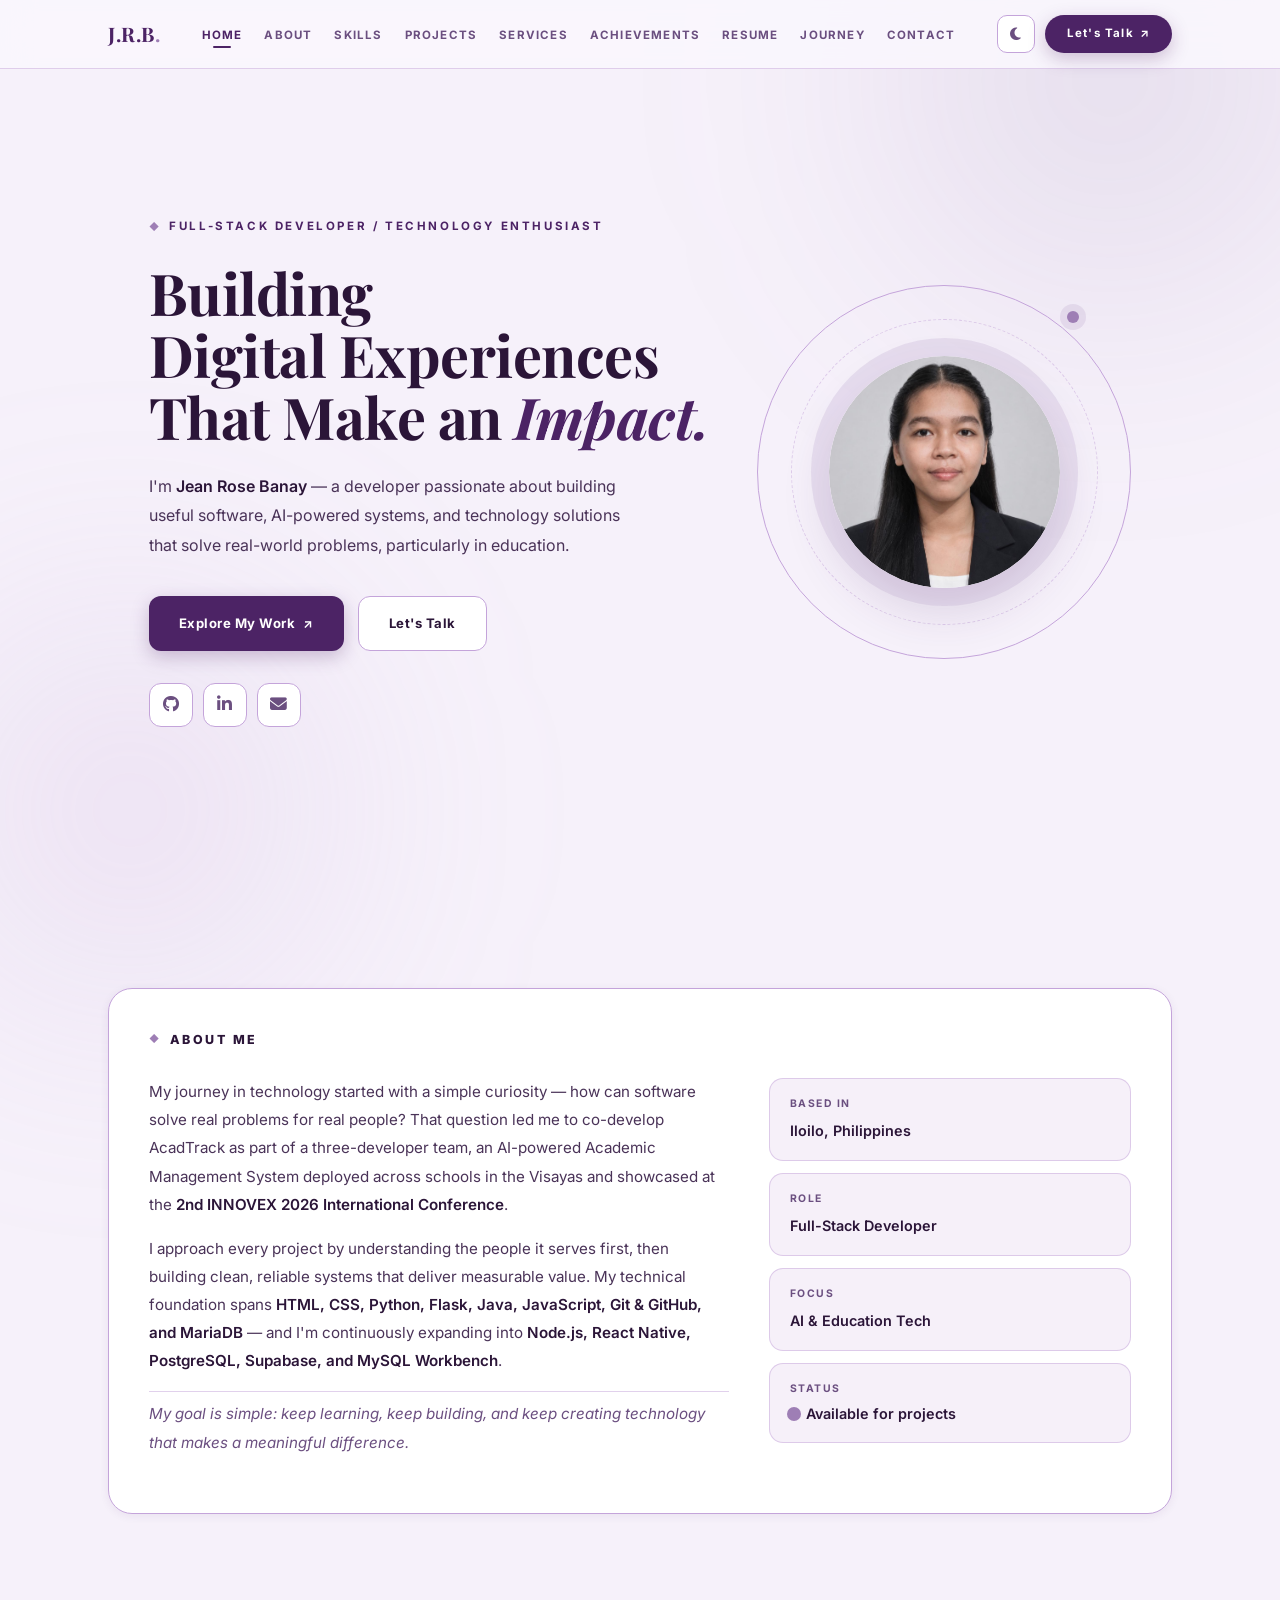
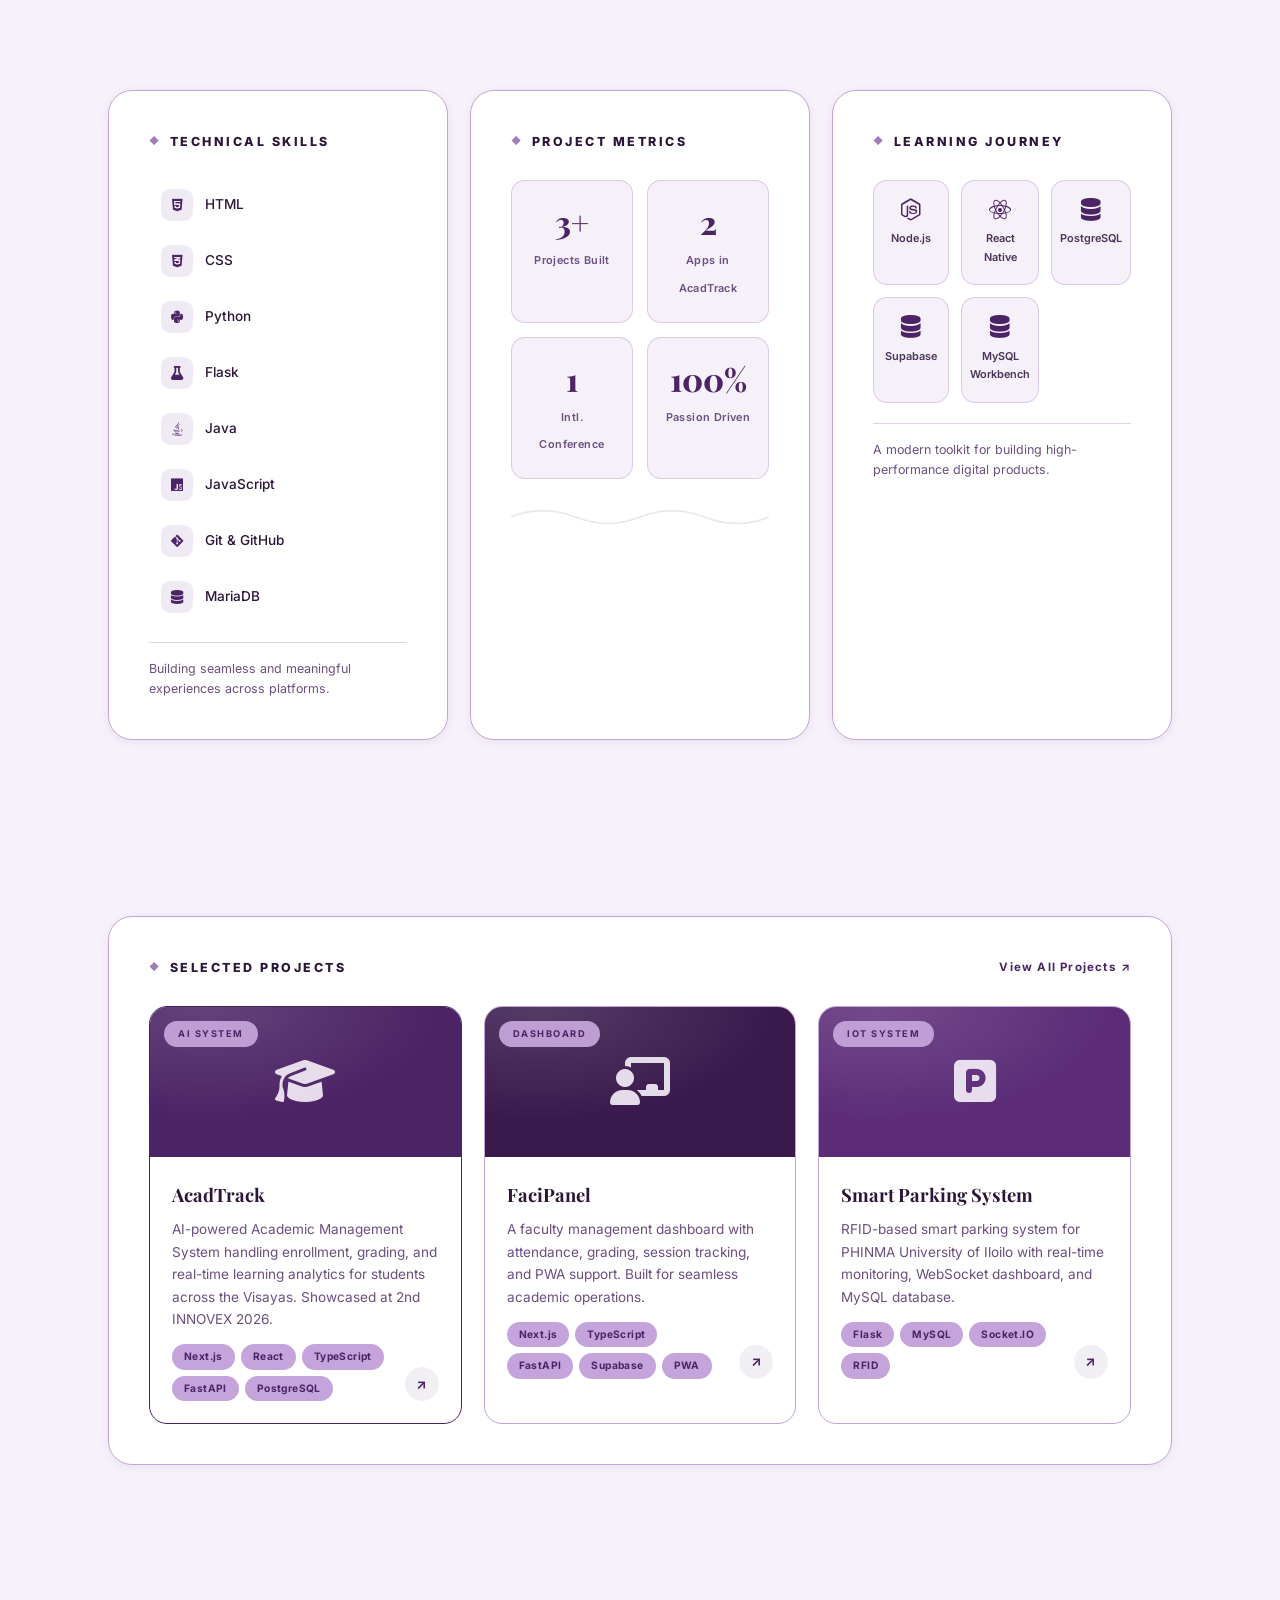
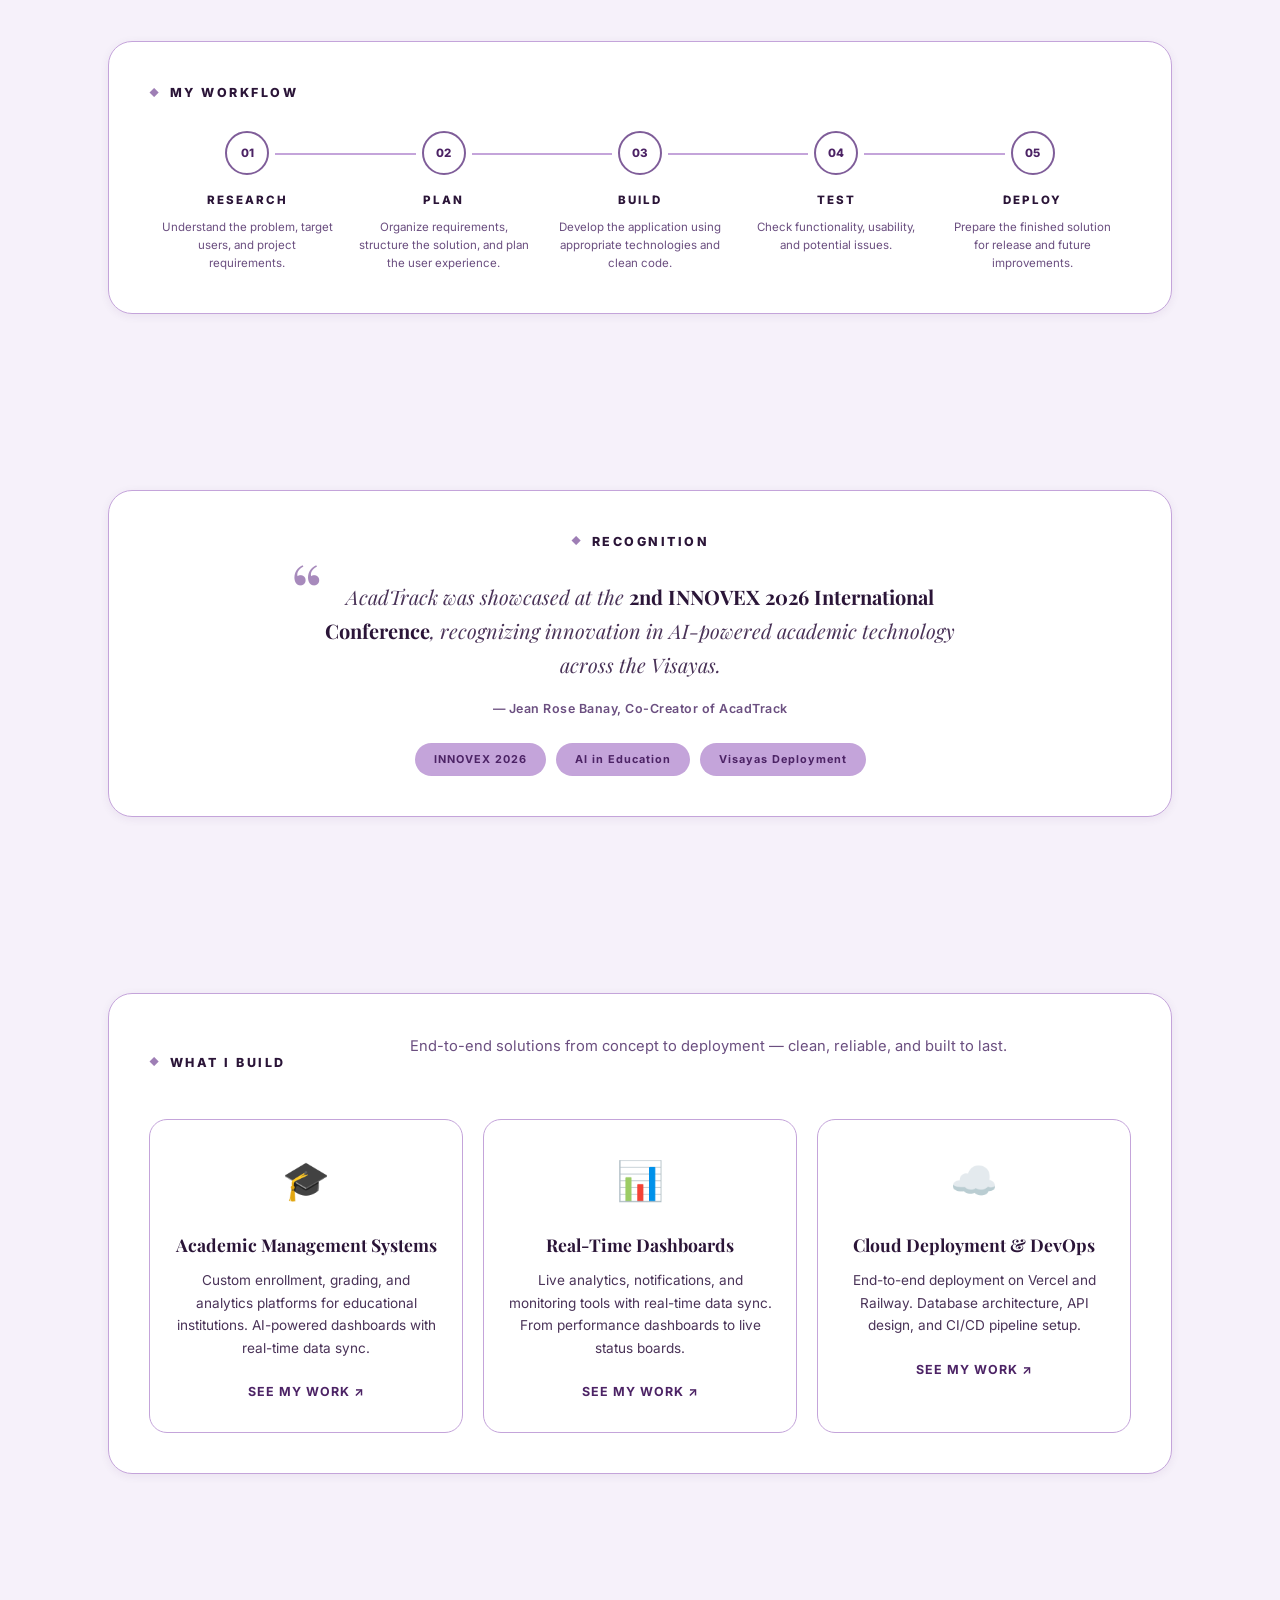
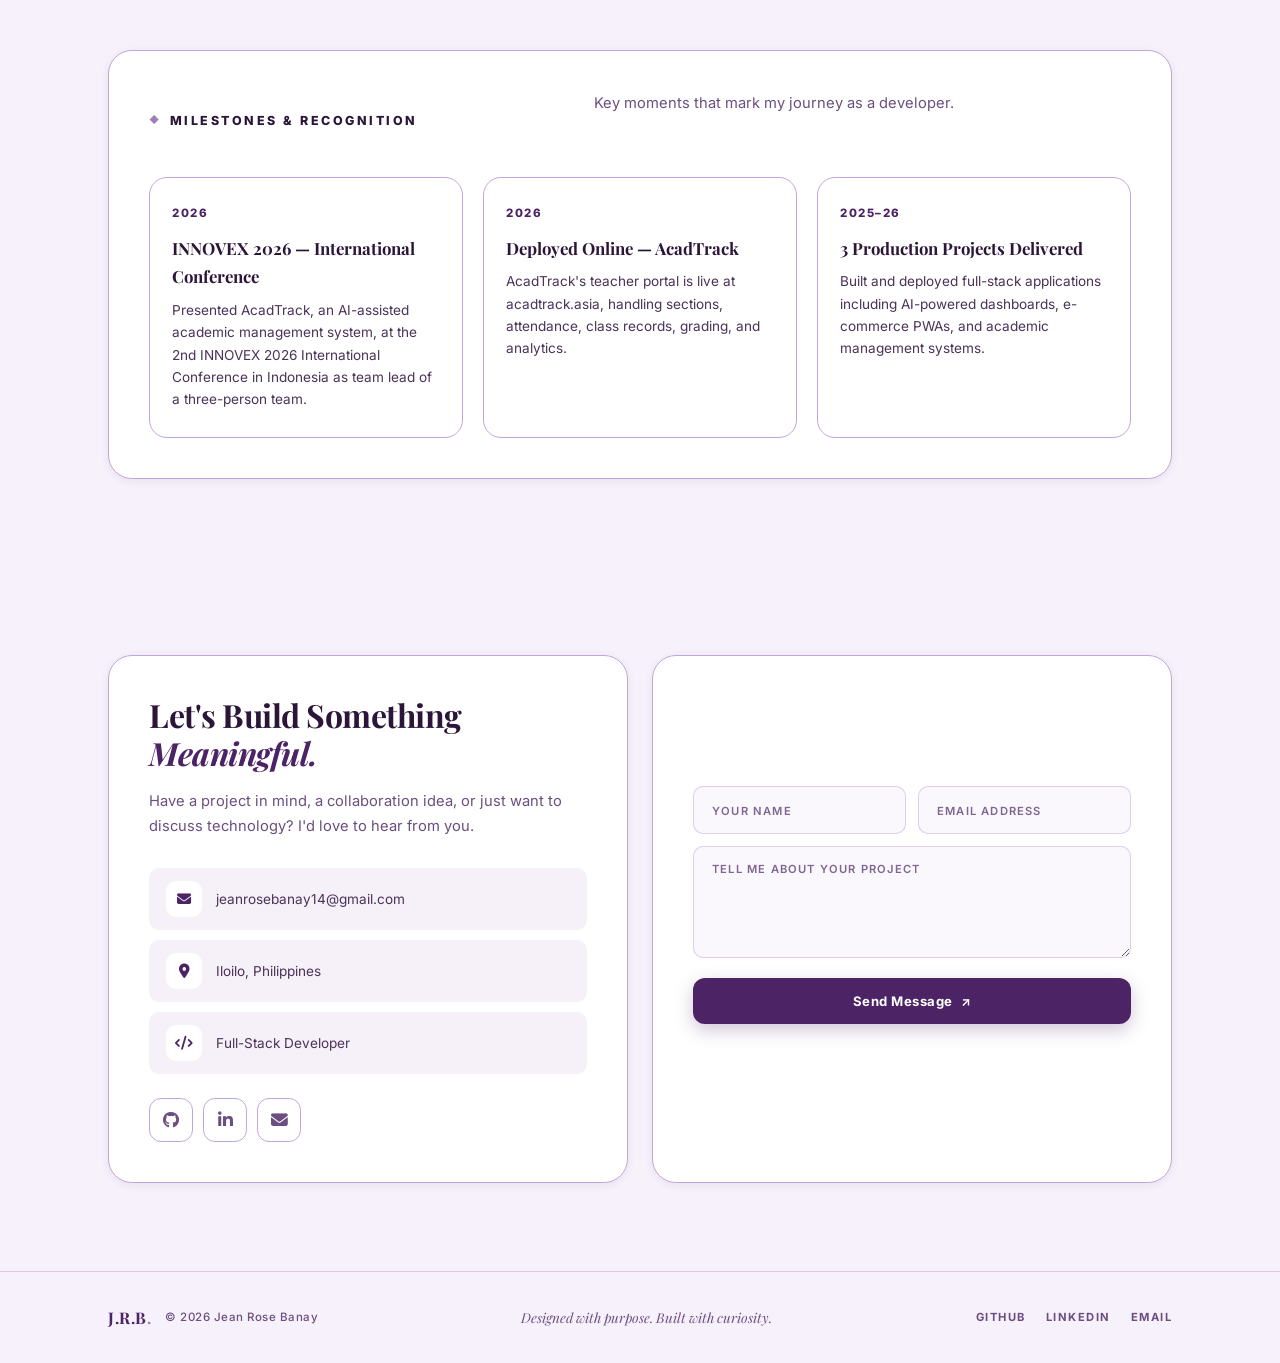
==== commit 3a2f99e5: "Make service card Learn More links clickable, point to Projects" ====
--- a/index.html
+++ b/index.html
@@ -384,19 +384,19 @@
               <div class="service-icon" aria-hidden="true">🎓</div>
               <h4 class="service-name">Academic Management Systems</h4>
               <p class="service-desc">Custom enrollment, grading, and analytics platforms for educational institutions. AI-powered dashboards with real-time data sync.</p>
-              <span class="service-link">Learn more <span aria-hidden="true">↗</span></span>
+              <a href="#projects" class="service-link">See My Work <span aria-hidden="true">↗</span></a>
             </article>
             <article class="service-card" tabindex="0">
               <div class="service-icon" aria-hidden="true">📊</div>
               <h4 class="service-name">Real-Time Dashboards</h4>
               <p class="service-desc">Live analytics, notifications, and monitoring tools with real-time data sync. From performance dashboards to live status boards.</p>
-              <span class="service-link">Learn more <span aria-hidden="true">↗</span></span>
+              <a href="#projects" class="service-link">See My Work <span aria-hidden="true">↗</span></a>
             </article>
             <article class="service-card" tabindex="0">
               <div class="service-icon" aria-hidden="true">☁️</div>
               <h4 class="service-name">Cloud Deployment &amp; DevOps</h4>
               <p class="service-desc">End-to-end deployment on Vercel and Railway. Database architecture, API design, and CI/CD pipeline setup.</p>
-              <span class="service-link">Learn more <span aria-hidden="true">↗</span></span>
+              <a href="#projects" class="service-link">See My Work <span aria-hidden="true">↗</span></a>
             </article>
           </div>
         </div>
